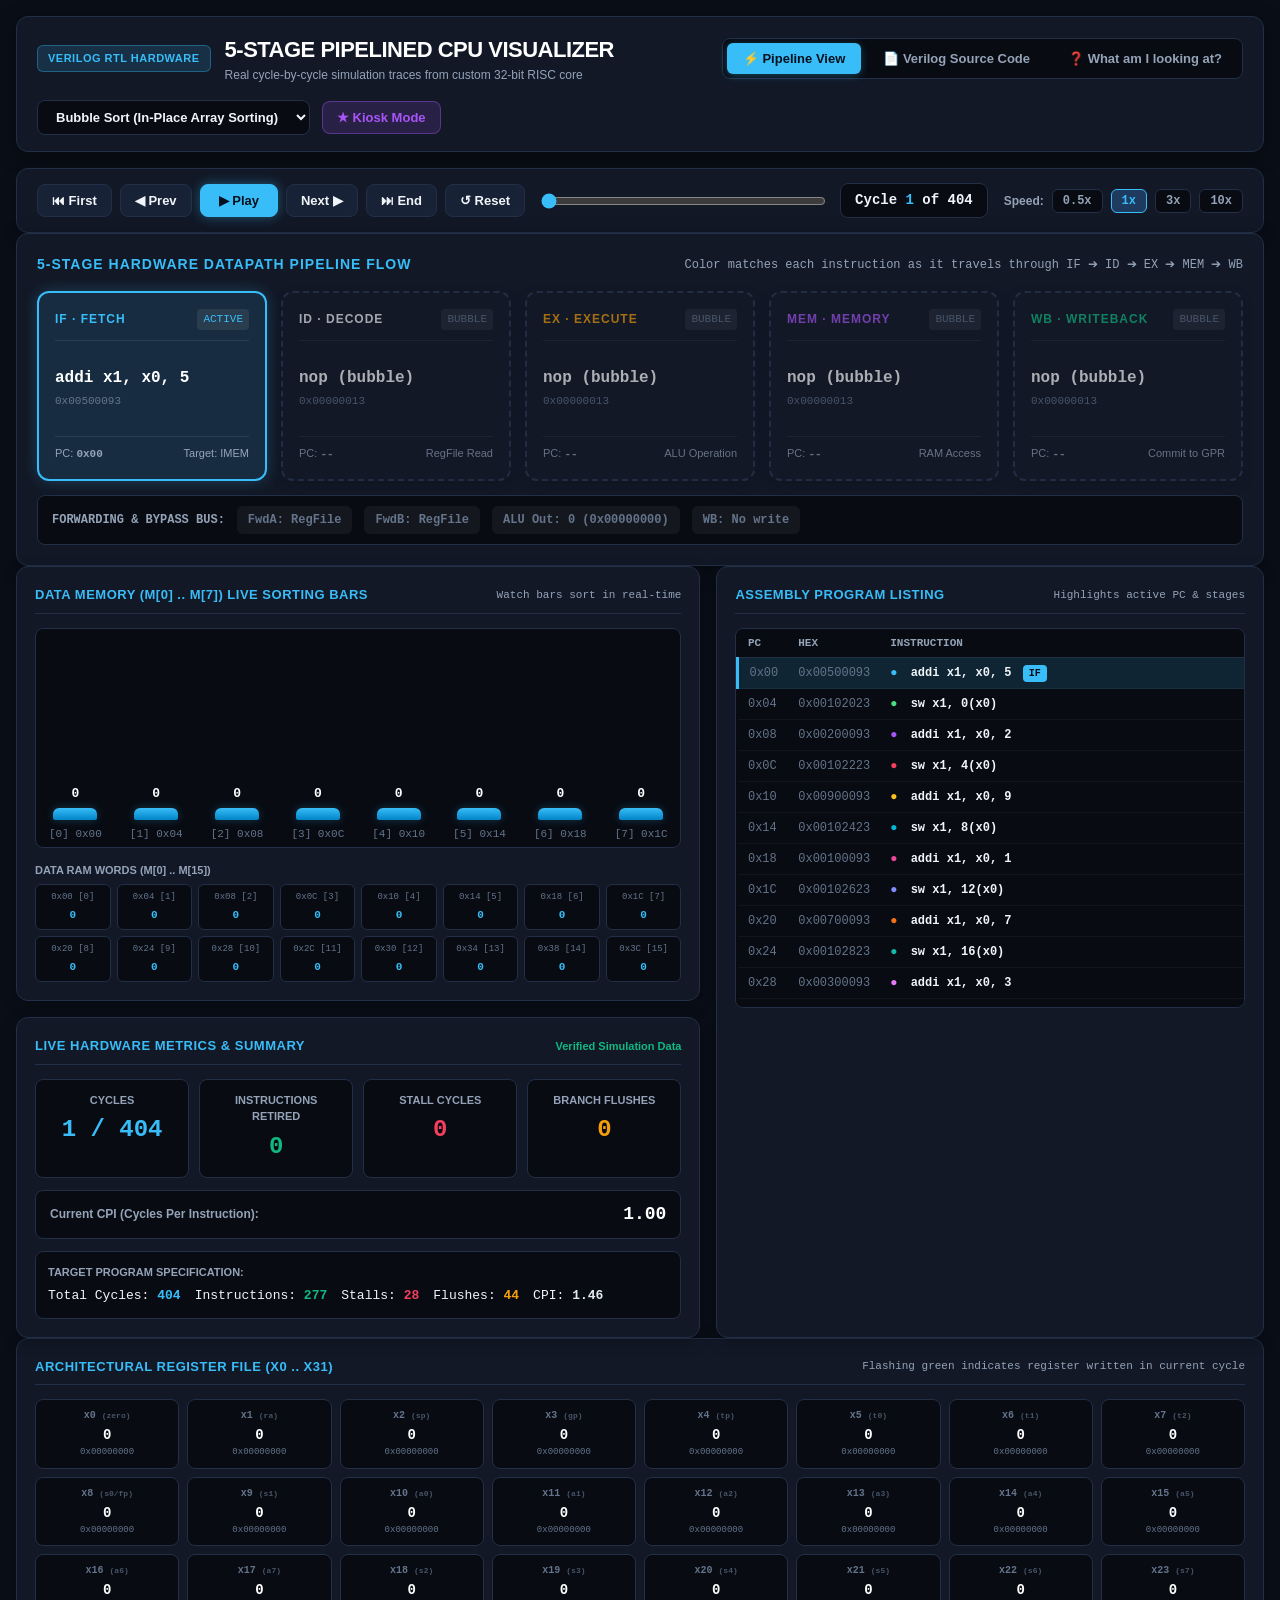
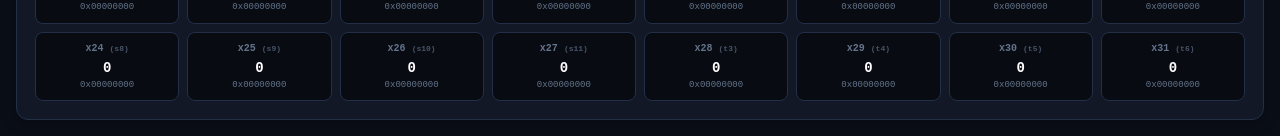
==== visualizer/index.html @ bf5ec012 "Add trace generator and visualizer (work in progress)" ====
<!DOCTYPE html>
<html lang="en">
<head>
  <meta charset="UTF-8">
  <meta name="viewport" content="width=device-width, initial-scale=1.0">
  <title>5-Stage Pipelined CPU Visualizer | Custom RISC Verilog Core</title>
  <link rel="stylesheet" href="style.css">
</head>
<body>

  <div class="container">

    <!-- Top Navigation Header -->
    <header>
      <div class="brand">
        <span class="brand-badge">Verilog RTL Hardware</span>
        <div>
          <div class="brand-title">5-STAGE PIPELINED CPU VISUALIZER</div>
          <div class="brand-sub">Real cycle-by-cycle simulation traces from custom 32-bit RISC core</div>
        </div>
      </div>

      <!-- Navigation Tabs -->
      <nav class="nav-tabs">
        <button class="nav-tab-btn active" data-tab="pipeline">⚡ Pipeline View</button>
        <button class="nav-tab-btn" data-tab="sources">📄 Verilog Source Code</button>
        <button class="nav-tab-btn" data-tab="explainer">❓ What am I looking at?</button>
      </nav>

      <!-- Program & Kiosk Actions -->
      <div class="header-actions">
        <select id="program-select" class="program-select">
          <option value="bubble_sort">Bubble Sort (In-Place Array Sorting)</option>
          <option value="fibonacci">Fibonacci Sequence (0..34)</option>
        </select>
        <button id="btn-kiosk" class="btn-kiosk" title="Loop programs automatically for exhibition crowds">
          ★ Kiosk Mode
        </button>
      </div>
    </header>

    <!-- ==================== TAB 1: PIPELINE DASHBOARD ==================== -->
    <main id="tab-pipeline">

      <!-- Playback Control Deck -->
      <section class="control-deck">
        <div class="playback-buttons">
          <button id="btn-first" class="btn-control" title="Jump to Cycle 1">⏮ First</button>
          <button id="btn-prev" class="btn-control" title="Step Back (Left Arrow)">◀ Prev</button>
          <button id="btn-play" class="btn-control btn-play-pause" title="Play/Pause (Spacebar)">▶ Play</button>
          <button id="btn-next" class="btn-control" title="Step Forward (Right Arrow)">Next ▶</button>
          <button id="btn-last" class="btn-control" title="Jump to Final Cycle">⏭ End</button>
          <button id="btn-reset" class="btn-control" title="Reset Simulation (R)">↺ Reset</button>
        </div>

        <div class="scrubber-group">
          <input type="range" id="scrubber-slider" class="scrubber-slider" min="1" max="404" value="1">
          <div id="cycle-badge" class="cycle-counter-badge mono">Cycle <span class="text-cyan">1</span> of 404</div>
        </div>

        <div class="speed-control">
          <span>Speed:</span>
          <button class="speed-btn" data-speed="1000">0.5x</button>
          <button class="speed-btn active" data-speed="400">1x</button>
          <button class="speed-btn" data-speed="150">3x</button>
          <button class="speed-btn" data-speed="40">10x</button>
        </div>
      </section>

      <!-- Event Alert Banners (Stall / Flush) -->
      <section class="event-banners">
        <div id="banner-stall" class="banner banner-stall" style="display: none;">
          <div style="display: flex; align-items: center; gap: 10px;">
            <span class="banner-tag">STALL DETECTED</span>
            <span><strong>Load-Use Hazard:</strong> Instruction needs data loaded from memory in previous cycle. IF & ID stages are frozen; 1 bubble injected into EX stage.</span>
          </div>
          <span class="mono" id="stall-cycle-label">Cycle --</span>
        </div>

        <div id="banner-flush" class="banner banner-flush" style="display: none;">
          <div style="display: flex; align-items: center; gap: 10px;">
            <span class="banner-tag">BRANCH FLUSH</span>
            <span><strong>Branch Taken:</strong> Target resolved in EX stage. The 2 speculatively fetched instructions in IF and ID are cancelled.</span>
          </div>
          <span class="mono" id="flush-cycle-label">Cycle --</span>
        </div>
      </section>

      <!-- 5-Stage Pipeline Diagram -->
      <section class="pipeline-section">
        <div class="pipeline-header">
          <div class="pipeline-title">5-Stage Hardware Datapath Pipeline Flow</div>
          <div style="font-size: 12px; color: var(--text-muted); font-family: var(--font-mono);">
            Color matches each instruction as it travels through IF ➔ ID ➔ EX ➔ MEM ➔ WB
          </div>
        </div>

        <div class="pipeline-grid">
          <!-- IF Stage -->
          <div class="stage-card" id="stage-card-if">
            <div class="stage-top">
              <span class="stage-name text-cyan">IF · FETCH</span>
              <span class="stage-badge">ACTIVE</span>
            </div>
            <div class="stage-body">
              <div class="stage-asm">--</div>
              <div class="stage-hex">--</div>
            </div>
            <div class="stage-meta">
              <span>PC: <strong class="stage-pc-val mono">--</strong></span>
              <span>Target: IMEM</span>
            </div>
          </div>

          <!-- ID Stage -->
          <div class="stage-card" id="stage-card-id">
            <div class="stage-top">
              <span class="stage-name text-blue">ID · DECODE</span>
              <span class="stage-badge">ACTIVE</span>
            </div>
            <div class="stage-body">
              <div class="stage-asm">--</div>
              <div class="stage-hex">--</div>
            </div>
            <div class="stage-meta">
              <span>PC: <strong class="stage-pc-val mono">--</strong></span>
              <span>RegFile Read</span>
            </div>
          </div>

          <!-- EX Stage -->
          <div class="stage-card" id="stage-card-ex">
            <div class="stage-top">
              <span class="stage-name text-amber">EX · EXECUTE</span>
              <span class="stage-badge">ACTIVE</span>
            </div>
            <div class="stage-body">
              <div class="stage-asm">--</div>
              <div class="stage-hex">--</div>
            </div>
            <div class="stage-meta">
              <span>PC: <strong class="stage-pc-val mono">--</strong></span>
              <span>ALU Operation</span>
            </div>
          </div>

          <!-- MEM Stage -->
          <div class="stage-card" id="stage-card-mem">
            <div class="stage-top">
              <span class="stage-name text-purple">MEM · MEMORY</span>
              <span class="stage-badge">ACTIVE</span>
            </div>
            <div class="stage-body">
              <div class="stage-asm">--</div>
              <div class="stage-hex">--</div>
            </div>
            <div class="stage-meta">
              <span>PC: <strong class="stage-pc-val mono">--</strong></span>
              <span>RAM Access</span>
            </div>
          </div>

          <!-- WB Stage -->
          <div class="stage-card" id="stage-card-wb">
            <div class="stage-top">
              <span class="stage-name text-emerald">WB · WRITEBACK</span>
              <span class="stage-badge">ACTIVE</span>
            </div>
            <div class="stage-body">
              <div class="stage-asm">--</div>
              <div class="stage-hex">--</div>
            </div>
            <div class="stage-meta">
              <span>PC: <strong class="stage-pc-val mono">--</strong></span>
              <span>Commit to GPR</span>
            </div>
          </div>
        </div>

        <!-- Forwarding & ALU Highways -->
        <div class="forwarding-highway">
          <span style="font-weight: 800; color: var(--text-muted);">FORWARDING & BYPASS BUS:</span>
          <span id="fwd-a-badge" class="forwarding-pill fwd-idle">FwdA: RegFile</span>
          <span id="fwd-b-badge" class="forwarding-pill fwd-idle">FwdB: RegFile</span>
          <span id="alu-res-badge" class="forwarding-pill fwd-idle">ALU Out: 0 (0x00000000)</span>
          <span id="wb-commit-badge" class="forwarding-pill fwd-idle">WB: No write</span>
        </div>
      </section>

      <!-- Middle Section: Memory Bar Chart + Program Listing -->
      <section class="middle-grid">
        <!-- Left: Data Memory Bars & Live Statistics -->
        <div style="display: flex; flex-direction: column; gap: 16px;">
          <!-- Memory Bar Chart Panel -->
          <div class="card-panel">
            <div class="card-title-bar">
              <span class="card-title">Data Memory (M[0] .. M[7]) Live Sorting Bars</span>
              <span style="font-size: 11px; color: var(--text-muted); font-family: var(--font-mono);">
                Watch bars sort in real-time
              </span>
            </div>

            <!-- Dynamic Bar Chart Container -->
            <div id="bar-chart" class="bar-chart-container">
              <!-- Dynamically populated 8 bars -->
            </div>

            <!-- Memory Words Grid (16 Words) -->
            <div style="font-size: 11px; font-weight: bold; color: var(--text-muted); margin-bottom: 6px; text-transform: uppercase;">
              Data RAM Words (M[0] .. M[15])
            </div>
            <div id="mem-words-grid" class="mem-words-grid">
              <!-- 16 memory cells -->
            </div>
          </div>

          <!-- Statistics & Live Performance Panel -->
          <div class="card-panel">
            <div class="card-title-bar">
              <span class="card-title">Live Hardware Metrics & Summary</span>
              <span style="font-size: 11px; color: var(--emerald); font-weight: bold;">Verified Simulation Data</span>
            </div>

            <div class="stats-grid">
              <div class="stat-box">
                <div class="stat-label">Cycles</div>
                <div class="stat-number text-cyan" id="stat-cycles">1 / 404</div>
              </div>
              <div class="stat-box">
                <div class="stat-label">Instructions Retired</div>
                <div class="stat-number text-emerald" id="stat-retired">0</div>
              </div>
              <div class="stat-box">
                <div class="stat-label">Stall Cycles</div>
                <div class="stat-number text-rose" id="stat-stalls">0</div>
              </div>
              <div class="stat-box">
                <div class="stat-label">Branch Flushes</div>
                <div class="stat-number text-amber" id="stat-flushes">0</div>
              </div>
            </div>

            <div style="display: flex; justify-content: space-between; align-items: center; margin-top: 12px; padding: 10px 14px; background: var(--bg-input); border-radius: 8px; border: 1px solid var(--border);">
              <span style="font-size: 12px; font-weight: 700; color: var(--text-muted);">Current CPI (Cycles Per Instruction):</span>
              <span class="mono" style="font-size: 18px; font-weight: 800; color: #fff;" id="stat-cpi">1.00</span>
            </div>

            <div id="summary-box" style="margin-top: 12px; padding: 12px; border-radius: 8px; border: 1px solid var(--border); background: var(--bg-input);">
              <!-- Target Program Summary injected via JS -->
            </div>
          </div>
        </div>

        <!-- Right: Program Disassembly Listing -->
        <div class="card-panel" style="display: flex; flex-direction: column;">
          <div class="card-title-bar">
            <span class="card-title">Assembly Program Listing</span>
            <span style="font-size: 11px; color: var(--text-muted); font-family: var(--font-mono);">
              Highlights active PC & stages
            </span>
          </div>

          <div class="listing-scroll">
            <table class="listing-table">
              <thead>
                <tr style="border-bottom: 1px solid var(--border); color: var(--text-muted); font-size: 11px; text-align: left;">
                  <th style="padding: 6px 10px;">PC</th>
                  <th style="padding: 6px 10px;">HEX</th>
                  <th style="padding: 6px 10px;">INSTRUCTION</th>
                </tr>
              </thead>
              <tbody id="listing-body">
                <!-- Program rows injected via JS -->
              </tbody>
            </table>
          </div>
        </div>
      </section>

      <!-- Bottom Section: Register File (x0..x31) -->
      <section class="card-panel">
        <div class="card-title-bar">
          <span class="card-title">Architectural Register File (x0 .. x31)</span>
          <span style="font-size: 11px; color: var(--text-muted); font-family: var(--font-mono);">
            Flashing green indicates register written in current cycle
          </span>
        </div>

        <div id="regfile-grid" class="regfile-grid">
          <!-- 32 registers populated via JS -->
        </div>
      </section>

    </main>

    <!-- ==================== TAB 2: VERILOG SOURCE CODE ==================== -->
    <main id="tab-sources" style="display: none;">
      <section class="source-tab-container">
        <!-- File Browser -->
        <div class="source-file-list" id="source-file-list">
          <!-- Populated from window.CPU_SOURCES -->
        </div>

        <!-- Monospace Code Viewer -->
        <div class="source-viewer">
          <div style="display: flex; justify-content: space-between; align-items: center; margin-bottom: 12px;">
            <span id="source-file-name" class="mono text-cyan" style="font-weight: 700; font-size: 14px;">rtl/cpu_pipeline.v</span>
            <span style="font-size: 11px; color: var(--text-muted);">Verilog HDL IEEE 1364-2001</span>
          </div>
          <pre class="source-code-pre"><code id="source-code-pre">// Source file content</code></pre>
        </div>
      </section>
    </main>

    <!-- ==================== TAB 3: PLAIN-ENGLISH EXPLAINER ==================== -->
    <main id="tab-explainer" style="display: none;">
      <section class="explainer-container">
        <div class="explainer-card">
          <div class="explainer-title">🏭 The 5-Stage Pipeline</div>
          <p class="explainer-text">
            Think of a car assembly line. Instead of building one entire car from start to finish before starting the next, a 5-stage CPU divides work into 5 steps: <strong>Fetch, Decode, Execute, Memory, and Write-Back</strong>. At any given moment, 5 instructions are being processed simultaneously, giving a ~5x throughput increase.
          </p>
        </div>

        <div class="explainer-card">
          <div class="explainer-title">⚡ Hardware Forwarding (Bypassing)</div>
          <p class="explainer-text">
            When instruction B needs a result that instruction A just computed, the CPU doesn't wait for instruction A to write to the register file and instruction B to read it back. Instead, dedicated <strong>Forwarding multiplexers</strong> route the result directly from the ALU or Memory output straight into the next instruction's ALU input.
          </p>
        </div>

        <div class="explainer-card">
          <div class="explainer-title">⚠️ Load-Use Hazards & Stalls</div>
          <p class="explainer-text">
            When data is read from RAM (using a <code>lw</code> load instruction), it is only available at the end of the <strong>Memory</strong> stage. If the very next instruction immediately needs that data in the <strong>Execute</strong> stage, forwarding is physically impossible because time cannot run backward! The <strong>Hazard Detection Unit</strong> automatically pauses the Fetch & Decode stages and inserts a 1-cycle "bubble" (NOP).
          </p>
        </div>

        <div class="explainer-card">
          <div class="explainer-title">✂ Branch Hazards & Flushes</div>
          <p class="explainer-text">
            When a conditional branch (like <code>beq</code> or <code>bne</code>) is taken, the CPU jumps to a new memory address. However, the CPU had already speculatively fetched the next two instructions in line. The CPU resolves the branch in the Execute stage, recognizes the jump, and <strong>flushes</strong> (discards) the two incorrectly fetched instructions by converting them into NOPs.
          </p>
        </div>

        <div class="explainer-card">
          <div class="explainer-title">📊 CPI (Cycles Per Instruction)</div>
          <p class="explainer-text">
            In an ideal world with no hazards, a pipelined CPU retires 1 instruction every single clock cycle (CPI = 1.0). In real software, due to load-use stalls and branch flushes, the CPI is slightly higher. For our Bubble Sort program, it achieves a very impressive <strong>CPI of 1.46</strong>, executing 277 instructions in 404 clock cycles!
          </p>
        </div>

        <div class="explainer-card">
          <div class="explainer-title">★ Kiosk Mode for Exhibitions</div>
          <p class="explainer-text">
            Click the <strong>★ Kiosk Mode</strong> button in the top right to turn this into an unattended kiosk display. It increases text size for readability from a distance, plays Bubble Sort to completion, pauses on the final sorted array for 3.5 seconds, switches to Fibonacci, and loops back continuously!
          </p>
        </div>
      </section>
    </main>

  </div>

  <!-- OFFLINE SCRIPT TAGS (No fetch, no CORS issues over file:// protocol) -->
  <script src="data/sources.js"></script>
  <script src="data/traces.js"></script>
  <script src="app.js"></script>

</body>
</html>
---- visualizer/style.css ----
/* ==========================================================================
   CPU-From-Scratch: 5-Stage Pipelined CPU Visualizer Stylesheet
   Pure Offline CSS - Zero External Dependencies
   ========================================================================== */

:root {
  --bg-main: #0a0e17;
  --bg-card: #121826;
  --bg-card-alt: #182236;
  --bg-input: #080b12;
  --border: #222f47;
  --border-focus: #38bdf8;
  
  --text-main: #f1f5f9;
  --text-muted: #94a3b8;
  --text-dim: #64748b;
  
  --cyan: #38bdf8;
  --emerald: #10b981;
  --amber: #f59e0b;
  --rose: #f43f5e;
  --purple: #a855f7;
  --blue: #3b82f6;

  --font-mono: "Consolas", "Cascadia Code", "Courier New", monospace;
  --font-sans: -apple-system, BlinkMacSystemFont, "Segoe UI", Roboto, Helvetica, Arial, sans-serif;
}

* {
  box-sizing: border-box;
  margin: 0;
  padding: 0;
}

body {
  background-color: var(--bg-main);
  color: var(--text-main);
  font-family: var(--font-sans);
  line-height: 1.5;
  min-height: 100vh;
  padding: 16px;
  overflow-x: hidden;
}

/* Typography & Utilities */
.mono { font-family: var(--font-mono); }
.text-cyan { color: var(--cyan); }
.text-emerald { color: var(--emerald); }
.text-amber { color: var(--amber); }
.text-rose { color: var(--rose); }
.text-purple { color: var(--purple); }
.text-muted { color: var(--text-muted); }

.container {
  max-width: 1600px;
  margin: 0 auto;
  display: flex;
  flex-direction: column;
  gap: 16px;
}

/* Header & Navigation */
header {
  background: var(--bg-card);
  border: 1px solid var(--border);
  border-radius: 12px;
  padding: 16px 20px;
  display: flex;
  flex-wrap: wrap;
  align-items: center;
  justify-content: space-between;
  gap: 16px;
  box-shadow: 0 4px 20px rgba(0, 0, 0, 0.4);
}

.brand {
  display: flex;
  align-items: center;
  gap: 14px;
}

.brand-badge {
  background: rgba(56, 189, 248, 0.15);
  color: var(--cyan);
  border: 1px solid rgba(56, 189, 248, 0.35);
  padding: 4px 10px;
  border-radius: 6px;
  font-size: 11px;
  font-weight: 700;
  text-transform: uppercase;
  letter-spacing: 0.5px;
}

.brand-title {
  font-size: 22px;
  font-weight: 800;
  color: #fff;
  letter-spacing: -0.5px;
}

.brand-sub {
  font-size: 12px;
  color: var(--text-muted);
}

.nav-tabs {
  display: flex;
  gap: 6px;
  background: var(--bg-input);
  padding: 4px;
  border-radius: 8px;
  border: 1px solid var(--border);
}

.nav-tab-btn {
  background: transparent;
  color: var(--text-muted);
  border: none;
  padding: 8px 16px;
  border-radius: 6px;
  font-size: 13px;
  font-weight: 600;
  cursor: pointer;
  transition: all 0.2s ease;
}

.nav-tab-btn:hover {
  color: #fff;
  background: rgba(255, 255, 255, 0.05);
}

.nav-tab-btn.active {
  background: var(--cyan);
  color: #04101e;
  font-weight: 700;
  box-shadow: 0 2px 8px rgba(56, 189, 248, 0.3);
}

.header-actions {
  display: flex;
  align-items: center;
  gap: 12px;
}

.program-select {
  background: var(--bg-input);
  color: var(--text-main);
  border: 1px solid var(--border);
  padding: 8px 14px;
  border-radius: 8px;
  font-size: 13px;
  font-weight: 600;
  cursor: pointer;
  outline: none;
}

.program-select:focus {
  border-color: var(--cyan);
}

.btn-kiosk {
  background: rgba(168, 85, 247, 0.15);
  color: var(--purple);
  border: 1px solid rgba(168, 85, 247, 0.4);
  padding: 8px 14px;
  border-radius: 8px;
  font-size: 13px;
  font-weight: 700;
  cursor: pointer;
  display: flex;
  align-items: center;
  gap: 6px;
  transition: all 0.2s ease;
}

.btn-kiosk:hover {
  background: rgba(168, 85, 247, 0.25);
  border-color: var(--purple);
}

.btn-kiosk.active {
  background: var(--purple);
  color: #fff;
  box-shadow: 0 0 16px rgba(168, 85, 247, 0.5);
}

/* Playback Control Deck */
.control-deck {
  background: var(--bg-card);
  border: 1px solid var(--border);
  border-radius: 12px;
  padding: 14px 20px;
  display: flex;
  flex-wrap: wrap;
  align-items: center;
  justify-content: space-between;
  gap: 16px;
  box-shadow: 0 4px 15px rgba(0, 0, 0, 0.25);
}

.playback-buttons {
  display: flex;
  align-items: center;
  gap: 8px;
}

.btn-control {
  background: var(--bg-card-alt);
  color: var(--text-main);
  border: 1px solid var(--border);
  padding: 8px 14px;
  border-radius: 8px;
  font-size: 13px;
  font-weight: 700;
  cursor: pointer;
  display: inline-flex;
  align-items: center;
  gap: 6px;
  transition: all 0.15s ease;
}

.btn-control:hover {
  background: #22304d;
  border-color: var(--border-focus);
}

.btn-play-pause {
  background: var(--cyan);
  color: #04101e;
  border-color: var(--cyan);
  font-weight: 800;
  padding: 8px 18px;
  box-shadow: 0 0 12px rgba(56, 189, 248, 0.4);
}

.btn-play-pause:hover {
  background: #7dd3fc;
  border-color: #7dd3fc;
}

.scrubber-group {
  flex: 1;
  min-width: 250px;
  display: flex;
  align-items: center;
  gap: 14px;
}

.scrubber-slider {
  flex: 1;
  height: 8px;
  border-radius: 4px;
  background: var(--bg-input);
  outline: none;
  accent-color: var(--cyan);
  cursor: pointer;
}

.cycle-counter-badge {
  background: var(--bg-input);
  border: 1px solid var(--border);
  padding: 6px 14px;
  border-radius: 8px;
  font-size: 14px;
  font-weight: 700;
  white-space: nowrap;
}

.speed-control {
  display: flex;
  align-items: center;
  gap: 8px;
  font-size: 12px;
  font-weight: 600;
  color: var(--text-muted);
}

.speed-btn {
  background: var(--bg-input);
  color: var(--text-muted);
  border: 1px solid var(--border);
  padding: 4px 10px;
  border-radius: 6px;
  font-size: 12px;
  font-weight: 700;
  cursor: pointer;
  font-family: var(--font-mono);
}

.speed-btn.active {
  background: #1e3a5f;
  color: var(--cyan);
  border-color: var(--cyan);
}

/* Event Banners (Stall / Flush) */
.event-banners {
  display: flex;
  flex-direction: column;
  gap: 8px;
}

.banner {
  padding: 10px 16px;
  border-radius: 8px;
  font-size: 13px;
  font-weight: 700;
  display: flex;
  align-items: center;
  justify-content: space-between;
  animation: bannerFade 0.3s ease-in-out;
}

.banner-stall {
  background: rgba(244, 63, 94, 0.15);
  border: 1px solid rgba(244, 63, 94, 0.4);
  color: #fecdd3;
}

.banner-flush {
  background: rgba(245, 158, 11, 0.15);
  border: 1px solid rgba(245, 158, 11, 0.4);
  color: #fef3c7;
}

.banner-tag {
  padding: 3px 8px;
  border-radius: 4px;
  font-size: 11px;
  font-weight: 800;
  text-transform: uppercase;
}

.banner-stall .banner-tag { background: var(--rose); color: #fff; }
.banner-flush .banner-tag { background: var(--amber); color: #000; }

@keyframes bannerFade {
  from { opacity: 0; transform: translateY(-4px); }
  to { opacity: 1; transform: translateY(0); }
}

/* PIPELINE DIAGRAM: 5 BIG STAGES */
.pipeline-section {
  background: var(--bg-card);
  border: 1px solid var(--border);
  border-radius: 12px;
  padding: 20px;
  box-shadow: 0 4px 20px rgba(0, 0, 0, 0.3);
}

.pipeline-header {
  display: flex;
  justify-content: space-between;
  align-items: center;
  margin-bottom: 16px;
}

.pipeline-title {
  font-size: 14px;
  font-weight: 800;
  text-transform: uppercase;
  letter-spacing: 1px;
  color: var(--cyan);
}

.pipeline-grid {
  display: grid;
  grid-template-columns: repeat(5, 1fr);
  gap: 14px;
  position: relative;
}

.stage-card {
  background: var(--bg-card-alt);
  border: 2px solid var(--border);
  border-radius: 12px;
  padding: 16px;
  display: flex;
  flex-direction: column;
  justify-content: space-between;
  min-height: 190px;
  position: relative;
  transition: all 0.25s cubic-bezier(0.4, 0, 0.2, 1);
  box-shadow: 0 4px 12px rgba(0, 0, 0, 0.2);
}

.stage-card.is-bubble {
  border-style: dashed;
  border-color: #2b3954;
  background: rgba(18, 24, 38, 0.5);
  opacity: 0.65;
}

.stage-card.is-frozen {
  border-color: var(--rose);
  box-shadow: 0 0 15px rgba(244, 63, 94, 0.3);
}

.stage-card.is-flushed {
  border-color: var(--amber);
  box-shadow: 0 0 15px rgba(245, 158, 11, 0.3);
}

.stage-top {
  display: flex;
  justify-content: space-between;
  align-items: center;
  padding-bottom: 10px;
  border-bottom: 1px solid rgba(255, 255, 255, 0.08);
}

.stage-name {
  font-size: 12px;
  font-weight: 800;
  letter-spacing: 1px;
}

.stage-badge {
  font-size: 11px;
  font-family: var(--font-mono);
  padding: 2px 6px;
  border-radius: 4px;
  background: rgba(255, 255, 255, 0.08);
  color: var(--text-muted);
}

.stage-body {
  margin: 12px 0;
}

.stage-asm {
  font-family: var(--font-mono);
  font-size: 16px;
  font-weight: 700;
  color: #fff;
  word-break: break-word;
  line-height: 1.3;
}

.stage-hex {
  font-family: var(--font-mono);
  font-size: 11px;
  color: var(--text-dim);
  margin-top: 4px;
}

.stage-meta {
  font-size: 11px;
  color: var(--text-muted);
  border-top: 1px solid rgba(255, 255, 255, 0.08);
  padding-top: 8px;
  display: flex;
  justify-content: space-between;
}

/* Forwarding Highway / Laser Indicators */
.forwarding-highway {
  margin-top: 14px;
  padding: 10px 14px;
  background: var(--bg-input);
  border: 1px solid var(--border);
  border-radius: 8px;
  display: flex;
  flex-wrap: wrap;
  align-items: center;
  gap: 12px;
  font-size: 12px;
  font-family: var(--font-mono);
}

.forwarding-pill {
  padding: 4px 10px;
  border-radius: 6px;
  font-weight: 700;
  display: inline-flex;
  align-items: center;
  gap: 6px;
}

.fwd-active {
  background: rgba(16, 185, 129, 0.2);
  color: #34d399;
  border: 1px solid rgba(16, 185, 129, 0.5);
  box-shadow: 0 0 10px rgba(16, 185, 129, 0.2);
}

.fwd-idle {
  background: rgba(255, 255, 255, 0.05);
  color: var(--text-dim);
  border: 1px solid transparent;
}

/* Middle Layout (Two Columns) */
.middle-grid {
  display: grid;
  grid-template-columns: 1.25fr 1fr;
  gap: 16px;
}

/* Memory Bar Chart Panel */
.card-panel {
  background: var(--bg-card);
  border: 1px solid var(--border);
  border-radius: 12px;
  padding: 18px;
  box-shadow: 0 4px 15px rgba(0, 0, 0, 0.25);
}

.card-title-bar {
  display: flex;
  justify-content: space-between;
  align-items: center;
  margin-bottom: 14px;
  padding-bottom: 8px;
  border-bottom: 1px solid var(--border);
}

.card-title {
  font-size: 13px;
  font-weight: 800;
  text-transform: uppercase;
  letter-spacing: 0.5px;
  color: var(--cyan);
}

.bar-chart-container {
  height: 220px;
  display: flex;
  align-items: flex-end;
  gap: 10px;
  padding: 10px 4px 4px 4px;
  background: var(--bg-input);
  border: 1px solid var(--border);
  border-radius: 8px;
  margin-bottom: 14px;
}

.bar-slot {
  flex: 1;
  height: 100%;
  display: flex;
  flex-direction: column;
  justify-content: flex-end;
  align-items: center;
  position: relative;
}

.bar-column {
  width: 100%;
  max-width: 44px;
  background: linear-gradient(180deg, var(--cyan) 0%, #0284c7 100%);
  border-radius: 6px 6px 2px 2px;
  transition: height 0.25s cubic-bezier(0.4, 0, 0.2, 1), background-color 0.2s ease;
  position: relative;
  min-height: 8px;
  box-shadow: 0 0 10px rgba(56, 189, 248, 0.25);
}

.bar-column.changed {
  background: linear-gradient(180deg, #34d399 0%, #059669 100%);
  box-shadow: 0 0 15px rgba(52, 211, 153, 0.5);
}

.bar-val-text {
  font-size: 13px;
  font-weight: 800;
  font-family: var(--font-mono);
  color: #fff;
  margin-bottom: 4px;
}

.bar-label-text {
  font-size: 11px;
  font-family: var(--font-mono);
  color: var(--text-dim);
  margin-top: 6px;
}

.mem-words-grid {
  display: grid;
  grid-template-columns: repeat(8, 1fr);
  gap: 6px;
  font-family: var(--font-mono);
  font-size: 11px;
}

.mem-cell {
  background: var(--bg-input);
  border: 1px solid var(--border);
  padding: 6px 4px;
  border-radius: 6px;
  text-align: center;
}

.mem-cell-idx { color: var(--text-dim); font-size: 9px; }
.mem-cell-val { color: var(--cyan); font-weight: 700; margin-top: 2px; }

/* Statistics Panel */
.stats-grid {
  display: grid;
  grid-template-columns: repeat(4, 1fr);
  gap: 10px;
  margin-top: 14px;
}

.stat-box {
  background: var(--bg-input);
  border: 1px solid var(--border);
  border-radius: 8px;
  padding: 12px;
  text-align: center;
}

.stat-label {
  font-size: 11px;
  color: var(--text-muted);
  text-transform: uppercase;
  font-weight: 600;
}

.stat-number {
  font-size: 24px;
  font-weight: 800;
  font-family: var(--font-mono);
  margin-top: 4px;
}

/* Program Listing Panel */
.listing-scroll {
  height: 380px;
  overflow-y: auto;
  border: 1px solid var(--border);
  border-radius: 8px;
  background: var(--bg-input);
}

.listing-table {
  width: 100%;
  border-collapse: collapse;
  font-family: var(--font-mono);
  font-size: 12px;
}

.listing-row {
  border-bottom: 1px solid rgba(255, 255, 255, 0.04);
  transition: background-color 0.15s ease;
}

.listing-row:hover {
  background: rgba(255, 255, 255, 0.03);
}

.listing-row.current-if {
  background: rgba(56, 189, 248, 0.15);
  border-left: 3px solid var(--cyan);
}

.listing-cell {
  padding: 6px 10px;
  vertical-align: middle;
}

.listing-pc {
  color: var(--text-dim);
  width: 50px;
}

.listing-hex {
  color: #64748b;
  width: 90px;
}

.listing-asm {
  color: var(--text-main);
  font-weight: 600;
}

.stage-pill-tag {
  display: inline-block;
  padding: 1px 6px;
  border-radius: 4px;
  font-size: 10px;
  font-weight: 800;
  margin-left: 4px;
}

/* Register File Panel (x0..x31) */
.regfile-grid {
  display: grid;
  grid-template-columns: repeat(8, 1fr);
  gap: 8px;
  margin-top: 10px;
}

.reg-card {
  background: var(--bg-input);
  border: 1px solid var(--border);
  border-radius: 8px;
  padding: 8px 6px;
  text-align: center;
  font-family: var(--font-mono);
  transition: all 0.2s ease;
}

.reg-card.just-written {
  background: rgba(16, 185, 129, 0.25);
  border-color: #34d399;
  box-shadow: 0 0 12px rgba(52, 211, 153, 0.4);
  transform: scale(1.04);
}

.reg-name {
  font-size: 10px;
  color: var(--text-dim);
  font-weight: 600;
}

.reg-val-dec {
  font-size: 14px;
  font-weight: 800;
  color: #fff;
  margin-top: 2px;
}

.reg-val-hex {
  font-size: 9px;
  color: var(--text-dim);
}

/* Source Code Tab */
.source-tab-container {
  display: grid;
  grid-template-columns: 280px 1fr;
  gap: 16px;
  min-height: 600px;
}

.source-file-list {
  background: var(--bg-card);
  border: 1px solid var(--border);
  border-radius: 12px;
  padding: 14px;
  display: flex;
  flex-direction: column;
  gap: 4px;
  overflow-y: auto;
  max-height: 650px;
}

.source-file-btn {
  background: transparent;
  color: var(--text-muted);
  border: 1px solid transparent;
  padding: 8px 12px;
  border-radius: 6px;
  text-align: left;
  font-family: var(--font-mono);
  font-size: 12px;
  cursor: pointer;
  transition: all 0.15s ease;
}

.source-file-btn:hover {
  background: rgba(255, 255, 255, 0.05);
  color: #fff;
}

.source-file-btn.active {
  background: rgba(56, 189, 248, 0.15);
  color: var(--cyan);
  border-color: rgba(56, 189, 248, 0.35);
  font-weight: 700;
}

.source-viewer {
  background: var(--bg-card);
  border: 1px solid var(--border);
  border-radius: 12px;
  padding: 16px;
  display: flex;
  flex-direction: column;
  overflow: hidden;
}

.source-code-pre {
  background: var(--bg-input);
  border: 1px solid var(--border);
  border-radius: 8px;
  padding: 16px;
  font-family: var(--font-mono);
  font-size: 13px;
  color: #e2e8f0;
  line-height: 1.6;
  overflow: auto;
  flex: 1;
  max-height: 600px;
  white-space: pre;
}

/* Plain English Explainer Tab */
.explainer-container {
  display: grid;
  grid-template-columns: repeat(auto-fit, minmax(320px, 1fr));
  gap: 16px;
}

.explainer-card {
  background: var(--bg-card);
  border: 1px solid var(--border);
  border-radius: 12px;
  padding: 20px;
}

.explainer-title {
  font-size: 16px;
  font-weight: 800;
  color: var(--cyan);
  margin-bottom: 8px;
  display: flex;
  align-items: center;
  gap: 8px;
}

.explainer-text {
  font-size: 13px;
  color: var(--text-muted);
  line-height: 1.6;
}

/* Kiosk Mode (Large Fonts & Auto-Rotation for Exhibition Crowds) */
body.kiosk-mode {
  padding: 24px;
}

body.kiosk-mode .stage-asm {
  font-size: 20px;
}

body.kiosk-mode .stage-card {
  min-height: 220px;
}

body.kiosk-mode .bar-val-text {
  font-size: 16px;
}

body.kiosk-mode .stat-number {
  font-size: 32px;
}

body.kiosk-mode .reg-val-dec {
  font-size: 17px;
}

/* Responsive adjustments */
@media (max-width: 1200px) {
  .middle-grid { grid-template-columns: 1fr; }
  .regfile-grid { grid-template-columns: repeat(4, 1fr); }
  .pipeline-grid { grid-template-columns: 1fr; }
}
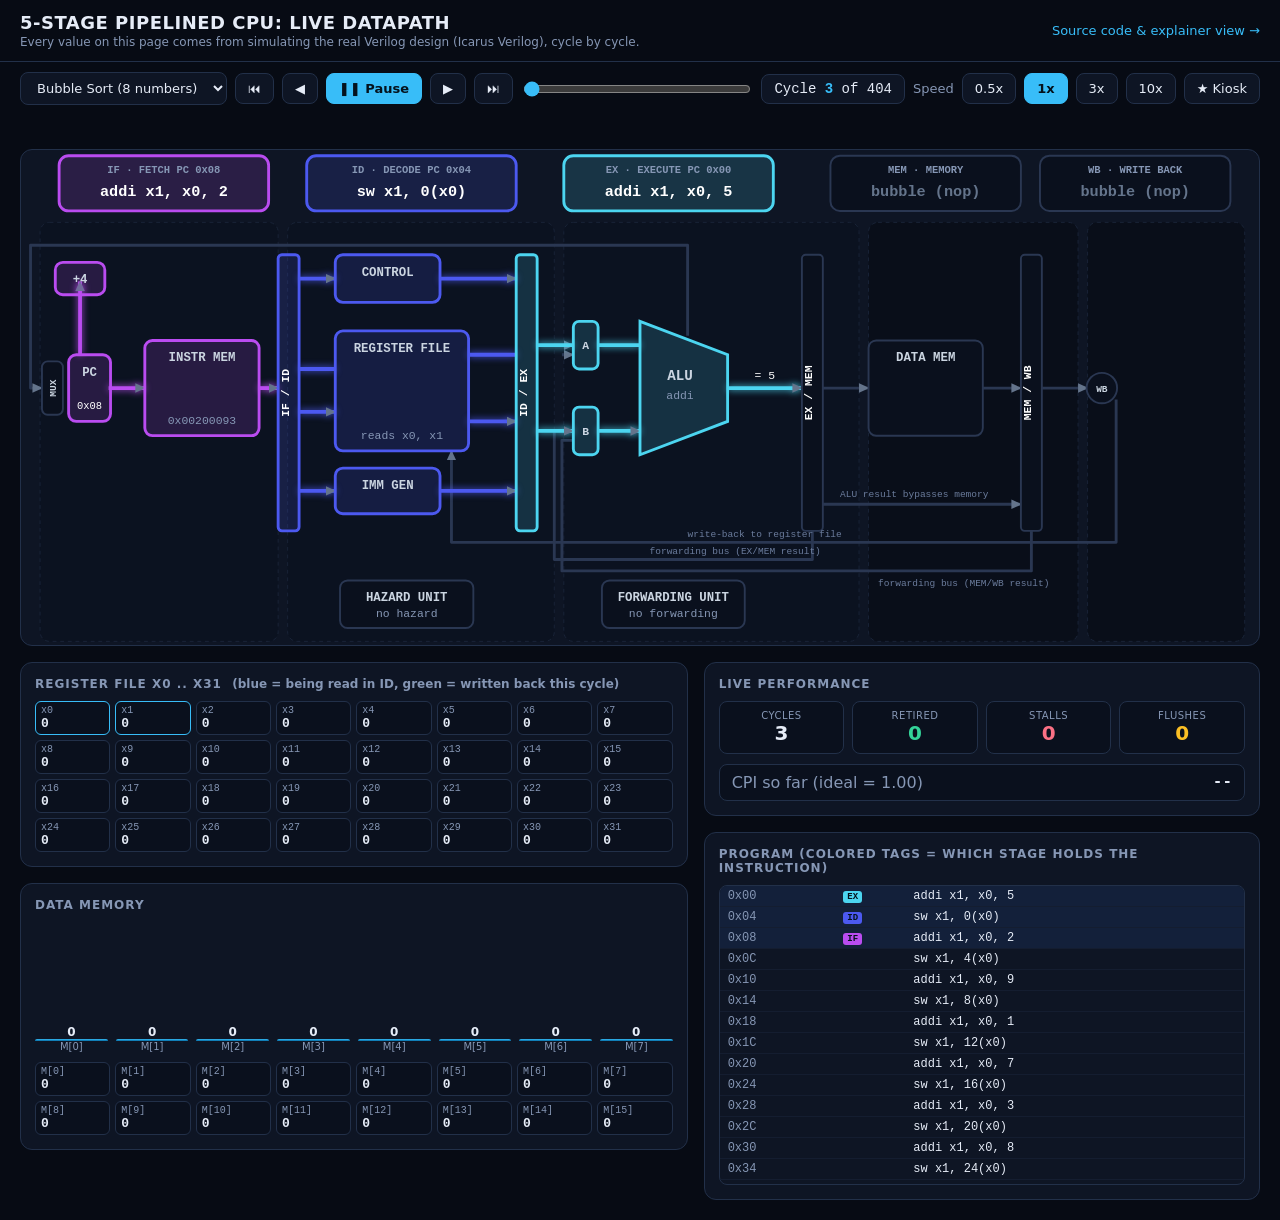
==== commit b417aaca: "Add trace generator and visualizer (work in progress)" ====
--- a/visualizer/index.html
+++ b/visualizer/index.html
@@ -1,370 +1,339 @@
 <!DOCTYPE html>
 <html lang="en">
 <head>
-  <meta charset="UTF-8">
-  <meta name="viewport" content="width=device-width, initial-scale=1.0">
-  <title>5-Stage Pipelined CPU Visualizer | Custom RISC Verilog Core</title>
-  <link rel="stylesheet" href="style.css">
+<meta charset="UTF-8">
+<meta name="viewport" content="width=device-width, initial-scale=1">
+<title>CPU Datapath | 5-Stage Pipelined RISC-V Core</title>
+<style>
+:root{--bg:#070b14;--panel:#0e1524;--line:#223049;--dim:#2a3752;--txt:#e6ecf7;--mut:#8697b5;--cy:#38bdf8;--gr:#34d399;--am:#fbbf24;--rs:#fb7185}
+*{box-sizing:border-box}
+body{margin:0;background:var(--bg);color:var(--txt);font-family:Segoe UI,system-ui,sans-serif}
+.mono{font-family:Consolas,Menlo,monospace}
+header{display:flex;flex-wrap:wrap;gap:12px;align-items:center;justify-content:space-between;padding:12px 20px;border-bottom:1px solid var(--line)}
+h1{margin:0;font-size:18px;letter-spacing:.5px}
+h1 small{display:block;font-size:12px;font-weight:400;color:var(--mut);letter-spacing:0;margin-top:2px}
+.bar{display:flex;flex-wrap:wrap;gap:8px;align-items:center;padding:10px 20px}
+button,select{background:var(--panel);color:var(--txt);border:1px solid var(--line);border-radius:8px;padding:7px 12px;font-size:13px;cursor:pointer;font-family:inherit}
+button:hover{border-color:var(--cy)}
+button.on{background:var(--cy);color:#04121c;border-color:var(--cy);font-weight:700}
+input[type=range]{flex:1;min-width:200px;accent-color:var(--cy)}
+.cyc{padding:6px 12px;border:1px solid var(--line);border-radius:8px;background:var(--panel);font-size:14px;white-space:nowrap}
+a{color:var(--cy);font-size:13px;text-decoration:none}
+#banner{display:flex;gap:10px;padding:0 20px;min-height:34px;flex-wrap:wrap}
+.pill{padding:6px 12px;border-radius:8px;font-size:13px;border:1px solid}
+.pill b{letter-spacing:.5px}
+.stall{background:#3a2a05;border-color:var(--am);color:#fde68a}
+.flush{background:#3b0f1a;border-color:var(--rs);color:#fecdd3}
+.fwd{background:#052e22;border-color:var(--gr);color:#a7f3d0}
+.wrap{padding:0 20px 20px}
+svg{width:100%;height:auto;background:var(--panel);border:1px solid var(--line);border-radius:12px;display:block}
+.grid2{display:grid;grid-template-columns:1.2fr 1fr;gap:16px;margin-top:16px}
+@media(max-width:1000px){.grid2{grid-template-columns:1fr}}
+.card{background:var(--panel);border:1px solid var(--line);border-radius:12px;padding:14px}
+.card h3{margin:0 0 10px;font-size:12px;letter-spacing:1px;text-transform:uppercase;color:var(--mut)}
+.regs{display:grid;grid-template-columns:repeat(8,1fr);gap:5px}
+.reg{border:1px solid var(--line);border-radius:6px;padding:3px 5px;font-size:11px;background:#0a101d;transition:background .3s,border-color .3s}
+.reg i{display:block;font-style:normal;color:var(--mut);font-size:10px}
+.reg b{font-size:13px}
+.reg.rd{border-color:var(--cy)}
+.reg.wr{background:#064e3b;border-color:var(--gr)}
+.bars{display:flex;gap:8px;align-items:flex-end;height:130px;margin-bottom:10px}
+.bars div{flex:1;display:flex;flex-direction:column;justify-content:flex-end;align-items:center;height:100%;font-size:12px}
+.bars span{width:100%;background:linear-gradient(#38bdf8,#0369a1);border-radius:4px 4px 0 0;transition:height .05s}
+.stats{display:grid;grid-template-columns:repeat(4,1fr);gap:8px}
+.stat{background:#0a101d;border:1px solid var(--line);border-radius:8px;padding:8px;text-align:center}
+.stat i{display:block;font-style:normal;font-size:10px;color:var(--mut);text-transform:uppercase;letter-spacing:.5px}
+.stat b{font-size:20px}
+.list{max-height:300px;overflow:auto;margin-top:10px;border:1px solid var(--line);border-radius:8px}
+table{width:100%;border-collapse:collapse;font-size:12px}
+td{padding:3px 8px;border-bottom:1px solid #141d30}
+.tag{display:inline-block;font-size:9px;font-weight:800;padding:1px 4px;border-radius:3px;margin-right:3px;color:#04121c}
+.kiosk body{font-size:120%}
+</style>
 </head>
 <body>
-
-  <div class="container">
-
-    <!-- Top Navigation Header -->
-    <header>
-      <div class="brand">
-        <span class="brand-badge">Verilog RTL Hardware</span>
-        <div>
-          <div class="brand-title">5-STAGE PIPELINED CPU VISUALIZER</div>
-          <div class="brand-sub">Real cycle-by-cycle simulation traces from custom 32-bit RISC core</div>
-        </div>
+<header>
+  <h1>5-STAGE PIPELINED CPU: LIVE DATAPATH<small>Every value on this page comes from simulating the real Verilog design (Icarus Verilog), cycle by cycle.</small></h1>
+  <a href="index.html">Source code &amp; explainer view &rarr;</a>
+</header>
+
+<div class="bar">
+  <select id="prog"><option value="bubble_sort">Bubble Sort (8 numbers)</option><option value="fibonacci">Fibonacci (10 numbers)</option></select>
+  <button id="first">&#9198;</button><button id="prev">&#9664;</button>
+  <button id="play" class="on">&#9654; Play</button>
+  <button id="next">&#9654;</button><button id="last">&#9197;</button>
+  <input type="range" id="slider" min="1" value="1">
+  <div class="cyc mono" id="cyc"></div>
+  <span style="color:var(--mut);font-size:13px">Speed</span>
+  <button class="sp" data-s="900">0.5x</button><button class="sp on" data-s="400">1x</button><button class="sp" data-s="150">3x</button><button class="sp" data-s="40">10x</button>
+  <button id="kiosk">&#9733; Kiosk</button>
+</div>
+<div id="banner"></div>
+
+<div class="wrap">
+<svg id="dp" viewBox="0 0 1300 520" font-family="Consolas,Menlo,monospace"></svg>
+
+<div class="grid2">
+  <div>
+    <div class="card"><h3>Register file x0 .. x31 &nbsp;<span style="text-transform:none;letter-spacing:0">(blue = being read in ID, green = written back this cycle)</span></h3><div class="regs" id="regs"></div></div>
+    <div class="card" style="margin-top:16px"><h3>Data memory</h3><div class="bars" id="bars"></div><div class="regs" id="mem"></div></div>
+  </div>
+  <div>
+    <div class="card"><h3>Live performance</h3>
+      <div class="stats">
+        <div class="stat"><i>Cycles</i><b id="s-c">0</b></div>
+        <div class="stat"><i>Retired</i><b id="s-r" style="color:var(--gr)">0</b></div>
+        <div class="stat"><i>Stalls</i><b id="s-s" style="color:var(--rs)">0</b></div>
+        <div class="stat"><i>Flushes</i><b id="s-f" style="color:var(--am)">0</b></div>
       </div>
-
-      <!-- Navigation Tabs -->
-      <nav class="nav-tabs">
-        <button class="nav-tab-btn active" data-tab="pipeline">⚡ Pipeline View</button>
-        <button class="nav-tab-btn" data-tab="sources">📄 Verilog Source Code</button>
-        <button class="nav-tab-btn" data-tab="explainer">❓ What am I looking at?</button>
-      </nav>
-
-      <!-- Program & Kiosk Actions -->
-      <div class="header-actions">
-        <select id="program-select" class="program-select">
-          <option value="bubble_sort">Bubble Sort (In-Place Array Sorting)</option>
-          <option value="fibonacci">Fibonacci Sequence (0..34)</option>
-        </select>
-        <button id="btn-kiosk" class="btn-kiosk" title="Loop programs automatically for exhibition crowds">
-          ★ Kiosk Mode
-        </button>
-      </div>
-    </header>
-
-    <!-- ==================== TAB 1: PIPELINE DASHBOARD ==================== -->
-    <main id="tab-pipeline">
-
-      <!-- Playback Control Deck -->
-      <section class="control-deck">
-        <div class="playback-buttons">
-          <button id="btn-first" class="btn-control" title="Jump to Cycle 1">⏮ First</button>
-          <button id="btn-prev" class="btn-control" title="Step Back (Left Arrow)">◀ Prev</button>
-          <button id="btn-play" class="btn-control btn-play-pause" title="Play/Pause (Spacebar)">▶ Play</button>
-          <button id="btn-next" class="btn-control" title="Step Forward (Right Arrow)">Next ▶</button>
-          <button id="btn-last" class="btn-control" title="Jump to Final Cycle">⏭ End</button>
-          <button id="btn-reset" class="btn-control" title="Reset Simulation (R)">↺ Reset</button>
-        </div>
-
-        <div class="scrubber-group">
-          <input type="range" id="scrubber-slider" class="scrubber-slider" min="1" max="404" value="1">
-          <div id="cycle-badge" class="cycle-counter-badge mono">Cycle <span class="text-cyan">1</span> of 404</div>
-        </div>
-
-        <div class="speed-control">
-          <span>Speed:</span>
-          <button class="speed-btn" data-speed="1000">0.5x</button>
-          <button class="speed-btn active" data-speed="400">1x</button>
-          <button class="speed-btn" data-speed="150">3x</button>
-          <button class="speed-btn" data-speed="40">10x</button>
-        </div>
-      </section>
-
-      <!-- Event Alert Banners (Stall / Flush) -->
-      <section class="event-banners">
-        <div id="banner-stall" class="banner banner-stall" style="display: none;">
-          <div style="display: flex; align-items: center; gap: 10px;">
-            <span class="banner-tag">STALL DETECTED</span>
-            <span><strong>Load-Use Hazard:</strong> Instruction needs data loaded from memory in previous cycle. IF & ID stages are frozen; 1 bubble injected into EX stage.</span>
-          </div>
-          <span class="mono" id="stall-cycle-label">Cycle --</span>
-        </div>
-
-        <div id="banner-flush" class="banner banner-flush" style="display: none;">
-          <div style="display: flex; align-items: center; gap: 10px;">
-            <span class="banner-tag">BRANCH FLUSH</span>
-            <span><strong>Branch Taken:</strong> Target resolved in EX stage. The 2 speculatively fetched instructions in IF and ID are cancelled.</span>
-          </div>
-          <span class="mono" id="flush-cycle-label">Cycle --</span>
-        </div>
-      </section>
-
-      <!-- 5-Stage Pipeline Diagram -->
-      <section class="pipeline-section">
-        <div class="pipeline-header">
-          <div class="pipeline-title">5-Stage Hardware Datapath Pipeline Flow</div>
-          <div style="font-size: 12px; color: var(--text-muted); font-family: var(--font-mono);">
-            Color matches each instruction as it travels through IF ➔ ID ➔ EX ➔ MEM ➔ WB
-          </div>
-        </div>
-
-        <div class="pipeline-grid">
-          <!-- IF Stage -->
-          <div class="stage-card" id="stage-card-if">
-            <div class="stage-top">
-              <span class="stage-name text-cyan">IF · FETCH</span>
-              <span class="stage-badge">ACTIVE</span>
-            </div>
-            <div class="stage-body">
-              <div class="stage-asm">--</div>
-              <div class="stage-hex">--</div>
-            </div>
-            <div class="stage-meta">
-              <span>PC: <strong class="stage-pc-val mono">--</strong></span>
-              <span>Target: IMEM</span>
-            </div>
-          </div>
-
-          <!-- ID Stage -->
-          <div class="stage-card" id="stage-card-id">
-            <div class="stage-top">
-              <span class="stage-name text-blue">ID · DECODE</span>
-              <span class="stage-badge">ACTIVE</span>
-            </div>
-            <div class="stage-body">
-              <div class="stage-asm">--</div>
-              <div class="stage-hex">--</div>
-            </div>
-            <div class="stage-meta">
-              <span>PC: <strong class="stage-pc-val mono">--</strong></span>
-              <span>RegFile Read</span>
-            </div>
-          </div>
-
-          <!-- EX Stage -->
-          <div class="stage-card" id="stage-card-ex">
-            <div class="stage-top">
-              <span class="stage-name text-amber">EX · EXECUTE</span>
-              <span class="stage-badge">ACTIVE</span>
-            </div>
-            <div class="stage-body">
-              <div class="stage-asm">--</div>
-              <div class="stage-hex">--</div>
-            </div>
-            <div class="stage-meta">
-              <span>PC: <strong class="stage-pc-val mono">--</strong></span>
-              <span>ALU Operation</span>
-            </div>
-          </div>
-
-          <!-- MEM Stage -->
-          <div class="stage-card" id="stage-card-mem">
-            <div class="stage-top">
-              <span class="stage-name text-purple">MEM · MEMORY</span>
-              <span class="stage-badge">ACTIVE</span>
-            </div>
-            <div class="stage-body">
-              <div class="stage-asm">--</div>
-              <div class="stage-hex">--</div>
-            </div>
-            <div class="stage-meta">
-              <span>PC: <strong class="stage-pc-val mono">--</strong></span>
-              <span>RAM Access</span>
-            </div>
-          </div>
-
-          <!-- WB Stage -->
-          <div class="stage-card" id="stage-card-wb">
-            <div class="stage-top">
-              <span class="stage-name text-emerald">WB · WRITEBACK</span>
-              <span class="stage-badge">ACTIVE</span>
-            </div>
-            <div class="stage-body">
-              <div class="stage-asm">--</div>
-              <div class="stage-hex">--</div>
-            </div>
-            <div class="stage-meta">
-              <span>PC: <strong class="stage-pc-val mono">--</strong></span>
-              <span>Commit to GPR</span>
-            </div>
-          </div>
-        </div>
-
-        <!-- Forwarding & ALU Highways -->
-        <div class="forwarding-highway">
-          <span style="font-weight: 800; color: var(--text-muted);">FORWARDING & BYPASS BUS:</span>
-          <span id="fwd-a-badge" class="forwarding-pill fwd-idle">FwdA: RegFile</span>
-          <span id="fwd-b-badge" class="forwarding-pill fwd-idle">FwdB: RegFile</span>
-          <span id="alu-res-badge" class="forwarding-pill fwd-idle">ALU Out: 0 (0x00000000)</span>
-          <span id="wb-commit-badge" class="forwarding-pill fwd-idle">WB: No write</span>
-        </div>
-      </section>
-
-      <!-- Middle Section: Memory Bar Chart + Program Listing -->
-      <section class="middle-grid">
-        <!-- Left: Data Memory Bars & Live Statistics -->
-        <div style="display: flex; flex-direction: column; gap: 16px;">
-          <!-- Memory Bar Chart Panel -->
-          <div class="card-panel">
-            <div class="card-title-bar">
-              <span class="card-title">Data Memory (M[0] .. M[7]) Live Sorting Bars</span>
-              <span style="font-size: 11px; color: var(--text-muted); font-family: var(--font-mono);">
-                Watch bars sort in real-time
-              </span>
-            </div>
-
-            <!-- Dynamic Bar Chart Container -->
-            <div id="bar-chart" class="bar-chart-container">
-              <!-- Dynamically populated 8 bars -->
-            </div>
-
-            <!-- Memory Words Grid (16 Words) -->
-            <div style="font-size: 11px; font-weight: bold; color: var(--text-muted); margin-bottom: 6px; text-transform: uppercase;">
-              Data RAM Words (M[0] .. M[15])
-            </div>
-            <div id="mem-words-grid" class="mem-words-grid">
-              <!-- 16 memory cells -->
-            </div>
-          </div>
-
-          <!-- Statistics & Live Performance Panel -->
-          <div class="card-panel">
-            <div class="card-title-bar">
-              <span class="card-title">Live Hardware Metrics & Summary</span>
-              <span style="font-size: 11px; color: var(--emerald); font-weight: bold;">Verified Simulation Data</span>
-            </div>
-
-            <div class="stats-grid">
-              <div class="stat-box">
-                <div class="stat-label">Cycles</div>
-                <div class="stat-number text-cyan" id="stat-cycles">1 / 404</div>
-              </div>
-              <div class="stat-box">
-                <div class="stat-label">Instructions Retired</div>
-                <div class="stat-number text-emerald" id="stat-retired">0</div>
-              </div>
-              <div class="stat-box">
-                <div class="stat-label">Stall Cycles</div>
-                <div class="stat-number text-rose" id="stat-stalls">0</div>
-              </div>
-              <div class="stat-box">
-                <div class="stat-label">Branch Flushes</div>
-                <div class="stat-number text-amber" id="stat-flushes">0</div>
-              </div>
-            </div>
-
-            <div style="display: flex; justify-content: space-between; align-items: center; margin-top: 12px; padding: 10px 14px; background: var(--bg-input); border-radius: 8px; border: 1px solid var(--border);">
-              <span style="font-size: 12px; font-weight: 700; color: var(--text-muted);">Current CPI (Cycles Per Instruction):</span>
-              <span class="mono" style="font-size: 18px; font-weight: 800; color: #fff;" id="stat-cpi">1.00</span>
-            </div>
-
-            <div id="summary-box" style="margin-top: 12px; padding: 12px; border-radius: 8px; border: 1px solid var(--border); background: var(--bg-input);">
-              <!-- Target Program Summary injected via JS -->
-            </div>
-          </div>
-        </div>
-
-        <!-- Right: Program Disassembly Listing -->
-        <div class="card-panel" style="display: flex; flex-direction: column;">
-          <div class="card-title-bar">
-            <span class="card-title">Assembly Program Listing</span>
-            <span style="font-size: 11px; color: var(--text-muted); font-family: var(--font-mono);">
-              Highlights active PC & stages
-            </span>
-          </div>
-
-          <div class="listing-scroll">
-            <table class="listing-table">
-              <thead>
-                <tr style="border-bottom: 1px solid var(--border); color: var(--text-muted); font-size: 11px; text-align: left;">
-                  <th style="padding: 6px 10px;">PC</th>
-                  <th style="padding: 6px 10px;">HEX</th>
-                  <th style="padding: 6px 10px;">INSTRUCTION</th>
-                </tr>
-              </thead>
-              <tbody id="listing-body">
-                <!-- Program rows injected via JS -->
-              </tbody>
-            </table>
-          </div>
-        </div>
-      </section>
-
-      <!-- Bottom Section: Register File (x0..x31) -->
-      <section class="card-panel">
-        <div class="card-title-bar">
-          <span class="card-title">Architectural Register File (x0 .. x31)</span>
-          <span style="font-size: 11px; color: var(--text-muted); font-family: var(--font-mono);">
-            Flashing green indicates register written in current cycle
-          </span>
-        </div>
-
-        <div id="regfile-grid" class="regfile-grid">
-          <!-- 32 registers populated via JS -->
-        </div>
-      </section>
-
-    </main>
-
-    <!-- ==================== TAB 2: VERILOG SOURCE CODE ==================== -->
-    <main id="tab-sources" style="display: none;">
-      <section class="source-tab-container">
-        <!-- File Browser -->
-        <div class="source-file-list" id="source-file-list">
-          <!-- Populated from window.CPU_SOURCES -->
-        </div>
-
-        <!-- Monospace Code Viewer -->
-        <div class="source-viewer">
-          <div style="display: flex; justify-content: space-between; align-items: center; margin-bottom: 12px;">
-            <span id="source-file-name" class="mono text-cyan" style="font-weight: 700; font-size: 14px;">rtl/cpu_pipeline.v</span>
-            <span style="font-size: 11px; color: var(--text-muted);">Verilog HDL IEEE 1364-2001</span>
-          </div>
-          <pre class="source-code-pre"><code id="source-code-pre">// Source file content</code></pre>
-        </div>
-      </section>
-    </main>
-
-    <!-- ==================== TAB 3: PLAIN-ENGLISH EXPLAINER ==================== -->
-    <main id="tab-explainer" style="display: none;">
-      <section class="explainer-container">
-        <div class="explainer-card">
-          <div class="explainer-title">🏭 The 5-Stage Pipeline</div>
-          <p class="explainer-text">
-            Think of a car assembly line. Instead of building one entire car from start to finish before starting the next, a 5-stage CPU divides work into 5 steps: <strong>Fetch, Decode, Execute, Memory, and Write-Back</strong>. At any given moment, 5 instructions are being processed simultaneously, giving a ~5x throughput increase.
-          </p>
-        </div>
-
-        <div class="explainer-card">
-          <div class="explainer-title">⚡ Hardware Forwarding (Bypassing)</div>
-          <p class="explainer-text">
-            When instruction B needs a result that instruction A just computed, the CPU doesn't wait for instruction A to write to the register file and instruction B to read it back. Instead, dedicated <strong>Forwarding multiplexers</strong> route the result directly from the ALU or Memory output straight into the next instruction's ALU input.
-          </p>
-        </div>
-
-        <div class="explainer-card">
-          <div class="explainer-title">⚠️ Load-Use Hazards & Stalls</div>
-          <p class="explainer-text">
-            When data is read from RAM (using a <code>lw</code> load instruction), it is only available at the end of the <strong>Memory</strong> stage. If the very next instruction immediately needs that data in the <strong>Execute</strong> stage, forwarding is physically impossible because time cannot run backward! The <strong>Hazard Detection Unit</strong> automatically pauses the Fetch & Decode stages and inserts a 1-cycle "bubble" (NOP).
-          </p>
-        </div>
-
-        <div class="explainer-card">
-          <div class="explainer-title">✂ Branch Hazards & Flushes</div>
-          <p class="explainer-text">
-            When a conditional branch (like <code>beq</code> or <code>bne</code>) is taken, the CPU jumps to a new memory address. However, the CPU had already speculatively fetched the next two instructions in line. The CPU resolves the branch in the Execute stage, recognizes the jump, and <strong>flushes</strong> (discards) the two incorrectly fetched instructions by converting them into NOPs.
-          </p>
-        </div>
-
-        <div class="explainer-card">
-          <div class="explainer-title">📊 CPI (Cycles Per Instruction)</div>
-          <p class="explainer-text">
-            In an ideal world with no hazards, a pipelined CPU retires 1 instruction every single clock cycle (CPI = 1.0). In real software, due to load-use stalls and branch flushes, the CPI is slightly higher. For our Bubble Sort program, it achieves a very impressive <strong>CPI of 1.46</strong>, executing 277 instructions in 404 clock cycles!
-          </p>
-        </div>
-
-        <div class="explainer-card">
-          <div class="explainer-title">★ Kiosk Mode for Exhibitions</div>
-          <p class="explainer-text">
-            Click the <strong>★ Kiosk Mode</strong> button in the top right to turn this into an unattended kiosk display. It increases text size for readability from a distance, plays Bubble Sort to completion, pauses on the final sorted array for 3.5 seconds, switches to Fibonacci, and loops back continuously!
-          </p>
-        </div>
-      </section>
-    </main>
-
+      <div style="margin-top:10px;display:flex;justify-content:space-between;padding:8px 12px;background:#0a101d;border:1px solid var(--line);border-radius:8px"><span style="color:var(--mut)">CPI so far (ideal = 1.00)</span><b class="mono" id="s-cpi">--</b></div>
+    </div>
+    <div class="card" style="margin-top:16px"><h3>Program (colored tags = which stage holds the instruction)</h3><div class="list"><table><tbody id="listing"></tbody></table></div></div>
   </div>
-
-  <!-- OFFLINE SCRIPT TAGS (No fetch, no CORS issues over file:// protocol) -->
-  <script src="data/sources.js"></script>
-  <script src="data/traces.js"></script>
-  <script src="app.js"></script>
-
+</div>
+</div>
+
+<script src="data/traces.js"></script>
+<script>
+(function(){
+var T=window.CPU_TRACES, prog='bubble_sort', idx=0, playing=true, speed=400, timer=null, kiosk=false;
+var NS='http://www.w3.org/2000/svg';
+var $=function(id){return document.getElementById(id)};
+var STG=['IF','ID','EX','MEM','WB'];
+var NAMES={IF:'FETCH',ID:'DECODE',EX:'EXECUTE',MEM:'MEMORY',WB:'WRITE BACK'};
+var DIM='#2a3752';
+
+function col(pc){return 'hsl('+(((pc/4)%8)*45+190)%360+',85%,62%)';}
+function hex(n,w){return '0x'+(n>>>0).toString(16).toUpperCase().padStart(w||8,'0');}
+function parse(asm){
+  var m=asm.match(/^(\w+)\s*(.*)$/); var op=m?m[1]:'nop';
+  var xs=[]; (asm.match(/x\d+/g)||[]).forEach(function(r){xs.push(+r.slice(1));});
+  if(['add','sub','and','or','slt'].indexOf(op)>=0) return {op:op,rd:xs[0],rs:[xs[1],xs[2]]};
+  if(op==='addi'||op==='lw') return {op:op,rd:xs[0],rs:[xs[1]]};
+  if(op==='sw') return {op:op,rd:null,rs:[xs[1],xs[0]]};
+  if(op==='beq'||op==='bne') return {op:op,rd:null,rs:[xs[0],xs[1]]};
+  if(op==='jal') return {op:op,rd:xs[0],rs:[]};
+  return {op:op,rd:null,rs:[]};
+}
+
+/* ---------- build static SVG ---------- */
+var svg=$('dp'), S='';
+function R(id,x,y,w,h,label,sub,rx){
+  return '<g id="'+id+'"><rect x="'+x+'" y="'+y+'" width="'+w+'" height="'+h+'" rx="'+(rx||8)+'" fill="#0a101d" stroke="'+DIM+'" stroke-width="2"/>'
+   +'<text x="'+(x+w/2)+'" y="'+(y+22)+'" text-anchor="middle" fill="#cbd5e1" font-size="13" font-weight="700">'+label+'</text>'
+   +'<text id="'+id+'-v" x="'+(x+w/2)+'" y="'+(y+h-12)+'" text-anchor="middle" fill="#8697b5" font-size="12">'+(sub||'')+'</text></g>';
+}
+function W(id,d){return '<path id="'+id+'" d="'+d+'" fill="none" stroke="'+DIM+'" stroke-width="3" stroke-linejoin="round" marker-end="url(#ar)"/>';}
+S+='<defs><marker id="ar" markerUnits="userSpaceOnUse" markerWidth="12" markerHeight="12" refX="10" refY="6" orient="auto"><path d="M0,1 L11,6 L0,11 z" fill="#64748b"/></marker></defs>';
+// stage backgrounds
+var reg=[['IF',20,270],['ID',280,560],['EX',570,880],['MEM',890,1110],['WB',1120,1285]];
+reg.forEach(function(r){S+='<rect id="bg-'+r[0]+'" x="'+r[1]+'" y="76" width="'+(r[2]-r[1])+'" height="440" rx="10" fill="#0b1220" stroke="#1a2438" stroke-dasharray="4 4"/>';});
+// wires (drawn first so boxes sit on top)
+S+=W('w-bypass','M842 372 L1050 372');
+S+=W('w-wbback','M1150 262 L1150 412 L452 412 L452 316');
+S+=W('w-fwd1','M831 400 L831 430 L560 430 L560 295 L580 295 M560 205 L580 205');
+S+=W('w-fwd2','M1061 400 L1061 442 L568 442 L568 305 L580 305 M568 215 L580 215');
+S+=W('w-branch','M700 195 L700 100 L10 100 L10 250 L22 250');
+S+=W('w-pc-imem','M92 250 L130 250');
+S+=W('w-imem-ifid','M250 250 L270 250');
+S+=W('w-ifid-rf','M292 230 L330 230 M292 275 L330 275');
+S+=W('w-ifid-ctl','M292 135 L330 135');
+S+=W('w-ifid-imm','M292 358 L330 358');
+S+=W('w-rf-idex','M470 215 L520 215 M470 285 L520 285');
+S+=W('w-imm-idex','M440 358 L520 358');
+S+=W('w-ctl-idex','M440 135 L520 135');
+S+=W('w-idex-mux','M542 205 L580 205 M542 295 L580 295');
+S+=W('w-mux-alu','M606 205 L650 205 M606 295 L650 295');
+S+=W('w-alu-exmem','M742 250 L820 250');
+S+=W('w-exmem-dmem','M842 250 L890 250');
+S+=W('w-dmem-memwb','M1010 250 L1050 250');
+S+=W('w-memwb-wb','M1072 250 L1120 250');
+S+=W('w-pc4','M62 215 L62 160 L62 138');
+// blocks
+S+=R('b-pcmux',22,222,22,56,'','',6);
+S+='<text x="33" y="254" text-anchor="middle" fill="#cbd5e1" font-size="10" font-weight="700" transform="rotate(-90 33 250)">MUX</text>';
+S+=R('b-pc',50,215,44,70,'PC','',8);
+S+=R('b-add',36,118,52,34,'+4','',8);
+S+=R('b-imem',130,200,120,100,'INSTR MEM','',8);
+S+=R('b-ifid',270,110,22,290,'','',4);
+S+='<text x="281" y="255" text-anchor="middle" fill="#fff" font-size="12" font-weight="800" transform="rotate(-90 281 255)">IF / ID</text>';
+S+=R('b-ctl',330,110,110,50,'CONTROL','',8);
+S+=R('b-rf',330,190,140,126,'REGISTER FILE','',8);
+S+=R('b-imm',330,334,110,48,'IMM GEN','',8);
+S+=R('b-haz',335,452,140,50,'HAZARD UNIT','',8);
+S+=R('b-idex',520,110,22,290,'','',4);
+S+='<text x="531" y="255" text-anchor="middle" fill="#fff" font-size="12" font-weight="800" transform="rotate(-90 531 255)">ID / EX</text>';
+S+=R('b-muxa',580,180,26,50,'','',6);
+S+=R('b-muxb',580,270,26,50,'','',6);
+S+='<text x="593" y="209" text-anchor="middle" fill="#cbd5e1" font-size="12" font-weight="800">A</text><text x="593" y="299" text-anchor="middle" fill="#cbd5e1" font-size="12" font-weight="800">B</text>';
+S+='<polygon id="b-alu" points="650,180 742,215 742,285 650,320" fill="#0a101d" stroke="'+DIM+'" stroke-width="2"/>';
+S+='<text x="692" y="242" text-anchor="middle" fill="#cbd5e1" font-size="15" font-weight="800">ALU</text><text id="alu-op" x="692" y="262" text-anchor="middle" fill="#8697b5" font-size="12"></text>';
+S+=R('b-fwd',610,452,150,50,'FORWARDING UNIT','',8);
+S+=R('b-exmem',820,110,22,290,'','',4);
+S+='<text x="831" y="255" text-anchor="middle" fill="#fff" font-size="12" font-weight="800" transform="rotate(-90 831 255)">EX / MEM</text>';
+S+=R('b-dmem',890,200,120,100,'DATA MEM','',8);
+S+=R('b-memwb',1050,110,22,290,'','',4);
+S+='<text x="1061" y="255" text-anchor="middle" fill="#fff" font-size="12" font-weight="800" transform="rotate(-90 1061 255)">MEM / WB</text>';
+S+='<circle id="b-wb" cx="1135" cy="250" r="16" fill="#0a101d" stroke="'+DIM+'" stroke-width="2"/><text x="1135" y="254" text-anchor="middle" fill="#cbd5e1" font-size="10" font-weight="800">WB</text>';
+// value labels
+S+='<text id="t-pc" x="72" y="272" text-anchor="middle" fill="#fff" font-size="11"></text>';
+S+='<text id="t-fwd-label" x="800" y="456" fill="#8697b5" font-size="11"></text>';
+S+='<text id="t-alu" x="781" y="240" text-anchor="middle" fill="#fff" font-size="12"></text>';
+S+='<text id="t-wb" x="1150" y="395" text-anchor="middle" fill="#fff" font-size="12"></text>';
+S+='<text id="t-br" x="360" y="92" fill="#fecdd3" font-size="12"></text>';
+S+='<text x="660" y="424" fill="#6b7c9c" font-size="10">forwarding bus (EX/MEM result)</text>';
+S+='<text x="900" y="458" fill="#6b7c9c" font-size="10">forwarding bus (MEM/WB result)</text>';
+S+='<text x="700" y="406" fill="#6b7c9c" font-size="10" transform="translate(0,0)">write-back to register file</text>';
+S+='<text x="860" y="364" fill="#6b7c9c" font-size="10">ALU result bypasses memory</text>';
+// chips
+var chips={IF:[40,220],ID:[300,220],EX:[570,220],MEM:[850,200],WB:[1070,200]};
+STG.forEach(function(s){var c=chips[s];
+  S+='<g id="chip-'+s+'"><rect x="'+c[0]+'" y="6" width="'+c[1]+'" height="58" rx="10" fill="#0a101d" stroke="'+DIM+'" stroke-width="2.5"/>'
+   +'<text id="chl-'+s+'" x="'+(c[0]+c[1]/2)+'" y="24" text-anchor="middle" fill="#8697b5" font-size="11" font-weight="700"></text>'
+   +'<text id="cha-'+s+'" x="'+(c[0]+c[1]/2)+'" y="48" text-anchor="middle" fill="#fff" font-size="16" font-weight="800"></text>'
+   +'<text id="chx-'+s+'" x="'+(c[0]+c[1]/2)+'" y="24" text-anchor="middle" fill="#fb7185" font-size="12" font-weight="900" opacity="0"></text></g>';
+});
+svg.innerHTML=S;
+var el=function(id){return document.getElementById(id)};
+
+/* ---------- register / memory / listing grids ---------- */
+var rg=$('regs'); var rh='';
+for(var r=0;r<32;r++) rh+='<div class="reg mono" id="r'+r+'"><i>x'+r+'</i><b>0</b></div>';
+rg.innerHTML=rh;
+var mh='';for(var m=0;m<16;m++) mh+='<div class="reg mono" id="m'+m+'"><i>M['+m+']</i><b>0</b></div>';
+$('mem').innerHTML=mh;
+var bh='';for(var b=0;b<8;b++) bh+='<div><b id="bv'+b+'">0</b><span id="bb'+b+'" style="height:2px"></span><i style="font-size:10px;color:#8697b5;font-style:normal">M['+b+']</i></div>';
+$('bars').innerHTML=bh;
+
+function setProg(p){
+  prog=p; idx=0; var N=T[p].cycles.length; $('slider').max=N; $('slider').value=1;
+  var h=''; T[p].program.forEach(function(ins,i){h+='<tr id="l'+i+'"><td class="mono" style="color:#8697b5">'+hex(ins.pc,2)+'</td><td class="mono" id="lt'+i+'" style="width:70px"></td><td class="mono">'+ins.asm+'</td></tr>';});
+  $('listing').innerHTML=h; render();
+}
+
+function stroke(id,c,w){var e=el(id); if(!e)return; var t=e.tagName==='g'?e.firstChild:e; t.setAttribute('stroke',c); if(w) t.setAttribute('stroke-width',w);}
+function fill(id,c){var e=el(id); var t=e.tagName==='g'?e.firstChild:e; t.setAttribute('fill',c);}
+function wire(ids,c,on){ids.forEach(function(id){var e=el(id); e.setAttribute('stroke',on?c:DIM); e.setAttribute('stroke-width',on?4:3); e.style.filter=on?'drop-shadow(0 0 4px '+c+')':'none';});}
+function glow(id,c,on){var e=el(id);var t=e.tagName==='g'?e.firstChild:e; t.setAttribute('stroke',on?c:DIM); t.setAttribute('fill',on?c.replace('hsl','hsla').replace(')',',0.16)'):'#0a101d'); t.setAttribute('stroke-width',on?3:2);}
+
+var cum=null;
+function buildCum(){ // cumulative stats per cycle
+  var a=[],r=0,s=0,f=0;
+  T[prog].cycles.forEach(function(c){ if(!c.stages.WB.bubble) r++; s+=c.stall; f+=c.flush; a.push([r,s,f]); });
+  cum=a;
+}
+
+function render(){
+  var tr=T[prog]; if(!cum||cum.prog!==prog){buildCum(); cum.prog=prog;}
+  var c=tr.cycles[idx], N=tr.cycles.length, st=c.stages;
+  $('slider').value=idx+1; $('cyc').innerHTML='Cycle <b style="color:#38bdf8">'+c.cycle+'</b> of '+N;
+  var info={}, colr={};
+  STG.forEach(function(s){
+    var x=st[s]; info[s]=parse(x.asm); colr[s]=x.bubble?DIM:col(x.pc);
+    var on=!x.bubble;
+    el('chl-'+s).textContent=s+' · '+NAMES[s]+(on?'  PC '+hex(x.pc,2):'');
+    el('cha-'+s).textContent=on?x.asm:'bubble (nop)';
+    el('cha-'+s).setAttribute('fill',on?'#fff':'#64748b');
+    glow('chip-'+s,colr[s],on);
+    el('bg-'+s).setAttribute('fill',on?'#0b1220':'#090e19');
+    el('chx-'+s).setAttribute('opacity',0); el('chl-'+s).setAttribute('opacity',1);
+  });
+  var IF=!st.IF.bubble, ID=!st.ID.bubble, EX=!st.EX.bubble, MEM=!st.MEM.bubble, WB=!st.WB.bubble;
+  // IF
+  glow('b-pc',colr.IF,IF); glow('b-imem',colr.IF,IF); glow('b-add',colr.IF,IF); glow('b-pcmux',colr.IF,IF);
+  wire(['w-pc-imem','w-imem-ifid','w-pc4'],colr.IF,IF);
+  el('t-pc').textContent=hex(st.IF.pc,2); el('b-imem-v').textContent=hex(parseInt(st.IF.hex,16));
+  // ID
+  glow('b-ifid',colr.ID,ID); glow('b-rf',colr.ID,ID); glow('b-ctl',colr.ID,ID); glow('b-imm',colr.ID,ID);
+  wire(['w-ifid-rf','w-ifid-ctl','w-ifid-imm','w-rf-idex','w-imm-idex','w-ctl-idex'],colr.ID,ID);
+  var rs=info.ID.rs.filter(function(v){return v!==undefined;});
+  el('b-rf-v').textContent=ID&&rs.length?'reads '+rs.map(function(v){return 'x'+v}).join(', '):'';
+  // EX
+  glow('b-idex',colr.EX,EX); glow('b-alu',colr.EX,EX); glow('b-muxa',colr.EX,EX); glow('b-muxb',colr.EX,EX);
+  wire(['w-idex-mux','w-mux-alu','w-alu-exmem'],colr.EX,EX);
+  el('alu-op').textContent=EX?(info.EX.op==='lw'||info.EX.op==='sw'?'addr = rs1+imm':info.EX.op==='beq'||info.EX.op==='bne'?'compare':info.EX.op):'';
+  el('t-alu').textContent=EX?'= '+(c.alu_result|0):'';
+  // MEM
+  glow('b-exmem',colr.MEM,MEM); glow('b-dmem',colr.MEM,MEM&&(info.MEM.op==='lw'||info.MEM.op==='sw'));
+  var isMem=MEM&&(info.MEM.op==='lw'||info.MEM.op==='sw');
+  el('b-dmem-v').textContent=isMem?(info.MEM.op==='lw'?'READ':'WRITE'):(MEM?'(not used)':'');
+  wire(['w-exmem-dmem'],colr.MEM,isMem);
+  wire(['w-bypass'],colr.MEM,MEM&&!isMem);
+  wire(['w-dmem-memwb'],colr.MEM,isMem&&info.MEM.op==='lw');
+  // WB
+  glow('b-memwb',colr.WB,WB); 
+  var wr=c.wb.write&&WB;
+  glow('b-wb',colr.WB,WB); wire(['w-memwb-wb'],colr.WB,WB);
+  wire(['w-wbback'],colr.WB,wr);
+  el('t-wb').textContent=wr?('x'+c.wb.reg+' ← '+(c.wb.data|0)):'';
+  // forwarding
+  var fa=c.fwd_a,fb=c.fwd_b, nm={0:'RegFile',2:'EX/MEM',1:'MEM/WB'};
+  var f1=(fa===2||fb===2), f2=(fa===1||fb===1);
+  wire(['w-fwd1'],'#34d399',f1); wire(['w-fwd2'],'#34d399',f2);
+  glow('b-fwd','hsl(160,70%,50%)',f1||f2);
+  el('b-fwd-v').textContent=(f1||f2)?('A='+nm[fa]+'  B='+nm[fb]):'no forwarding';
+  if(f1||f2) {stroke('b-muxa',fa?'#34d399':colr.EX); stroke('b-muxb',fb?'#34d399':colr.EX);}
+  // hazard
+  var stall=c.stall===1;
+  glow('b-haz','hsl(40,95%,55%)',stall);
+  el('b-haz-v').textContent=stall?'STALL: load-use':'no hazard';
+  if(stall){
+    stroke('b-pc','#fbbf24',4); stroke('b-ifid','#fbbf24',4); stroke('b-imem','#fbbf24',4);
+    el('chx-IF').textContent='❄ FROZEN'; el('chx-IF').setAttribute('fill','#fbbf24'); el('chx-IF').setAttribute('opacity',1); el('chl-IF').setAttribute('opacity',0);
+    el('chx-ID').textContent='❄ HELD'; el('chx-ID').setAttribute('fill','#fbbf24'); el('chx-ID').setAttribute('opacity',1); el('chl-ID').setAttribute('opacity',0);
+  }
+  // flush
+  var fl=c.flush===1;
+  wire(['w-branch'],'#fb7185',fl);
+  glow('b-pcmux','hsl(350,90%,65%)',fl);
+  el('t-br').textContent=fl?('branch taken → new PC = '+hex(c.branch_target,2)):'';
+  if(fl){
+    ['IF','ID'].forEach(function(s){el('chx-'+s).textContent='✖ FLUSHED';el('chx-'+s).setAttribute('fill','#fb7185');el('chx-'+s).setAttribute('opacity',1);el('chl-'+s).setAttribute('opacity',0);stroke('chip-'+s,'#fb7185',3);});
+  }
+  // banners
+  var bn='';
+  if(stall) bn+='<div class="pill stall"><b>STALL</b> &nbsp;<span class="mono">'+st.ID.asm+'</span> needs data that <span class="mono">'+st.EX.asm+'</span> is still loading. IF/ID frozen, bubble inserted.</div>';
+  if(fl) bn+='<div class="pill flush"><b>BRANCH TAKEN</b> &nbsp;<span class="mono">'+st.EX.asm+'</span> resolved in EX. The 2 instructions behind it were wrong-path, so both are flushed.</div>';
+  if(f1||f2) bn+='<div class="pill fwd"><b>FORWARDING</b> &nbsp;ALU input fed straight from '+(f1?'EX/MEM':'')+(f1&&f2?' and ':'')+(f2?'MEM/WB':'')+' instead of waiting for the register file.</div>';
+  $('banner').innerHTML=bn;
+  // regs
+  var rd={}; if(ID) rs.forEach(function(v){rd[v]=1;});
+  for(var r=0;r<32;r++){var e=$('r'+r); e.lastChild.textContent=c.regs[r]|0; e.className='reg mono'+(wr&&c.wb.reg===r&&r!==0?' wr':(rd[r]?' rd':''));}
+  var mx=Math.max.apply(null,c.mem.slice(0,8).concat([9]));
+  for(var m=0;m<16;m++) $('m'+m).lastChild.textContent=c.mem[m]|0;
+  for(var b=0;b<8;b++){$('bv'+b).textContent=c.mem[b]|0; $('bb'+b).style.height=(2+(c.mem[b]/mx)*100)+'px';}
+  // stats
+  var cu=cum[idx]; $('s-c').textContent=c.cycle; $('s-r').textContent=cu[0]; $('s-s').textContent=cu[1]; $('s-f').textContent=cu[2];
+  $('s-cpi').textContent=cu[0]?(c.cycle/cu[0]).toFixed(2):'--';
+  // listing
+  var tags={};
+  STG.forEach(function(s){if(!st[s].bubble){var i=st[s].pc/4;(tags[i]=tags[i]||[]).push(s);}});
+  tr.program.forEach(function(ins,i){
+    var t=(tags[i]||[]).map(function(s){return '<span class="tag" style="background:'+colr[s]+'">'+s+'</span>';}).join('');
+    $('lt'+i).innerHTML=t; $('l'+i).style.background=tags[i]?'#13203a':'';
+  });
+  var first=null; ['WB','MEM','EX','ID','IF'].forEach(function(s){if(!st[s].bubble)first=st[s].pc/4;});
+  if(first!==null){var row=$('l'+first), box=row.parentNode.parentNode.parentNode; box.scrollTop=row.offsetTop-box.clientHeight/2;}
+}
+
+function step(d){
+  var N=T[prog].cycles.length; idx=Math.max(0,Math.min(N-1,idx+d)); render();
+  if(idx>=N-1&&playing){ if(kiosk){playing=false;setTimeout(function(){var p=prog==='bubble_sort'?'fibonacci':'bubble_sort';$('prog').value=p;setProg(p);playing=true;sched();},3500);} else {pause();} }
+}
+function sched(){clearTimeout(timer); if(playing) timer=setTimeout(function(){if(playing){step(1);sched();}},speed);}
+function play(){playing=true;$('play').innerHTML='&#10074;&#10074; Pause';$('play').classList.add('on');if(idx>=T[prog].cycles.length-1){idx=0;render();}sched();}
+function pause(){playing=false;$('play').innerHTML='&#9654; Play';$('play').classList.remove('on');clearTimeout(timer);}
+$('play').onclick=function(){playing?pause():play();};
+$('next').onclick=function(){pause();step(1)}; $('prev').onclick=function(){pause();step(-1)};
+$('first').onclick=function(){pause();idx=0;render()}; $('last').onclick=function(){pause();idx=T[prog].cycles.length-1;render()};
+$('slider').oninput=function(){idx=+this.value-1;render()};
+$('prog').onchange=function(){setProg(this.value);};
+Array.prototype.forEach.call(document.querySelectorAll('.sp'),function(b){b.onclick=function(){speed=+b.dataset.s;Array.prototype.forEach.call(document.querySelectorAll('.sp'),function(x){x.classList.remove('on')});b.classList.add('on');if(playing)sched();};});
+$('kiosk').onclick=function(){kiosk=!kiosk;this.classList.toggle('on',kiosk);document.documentElement.classList.toggle('kiosk',kiosk);if(kiosk){setProg('bubble_sort');speed=150;play();}};
+document.addEventListener('keydown',function(e){
+  if(e.key==='ArrowRight'){pause();step(1)} else if(e.key==='ArrowLeft'){pause();step(-1)} else if(e.key===' '){e.preventDefault();playing?pause():play();}});
+setProg('bubble_sort'); play();
+})();
+</script>
 </body>
-</html>
+</html>
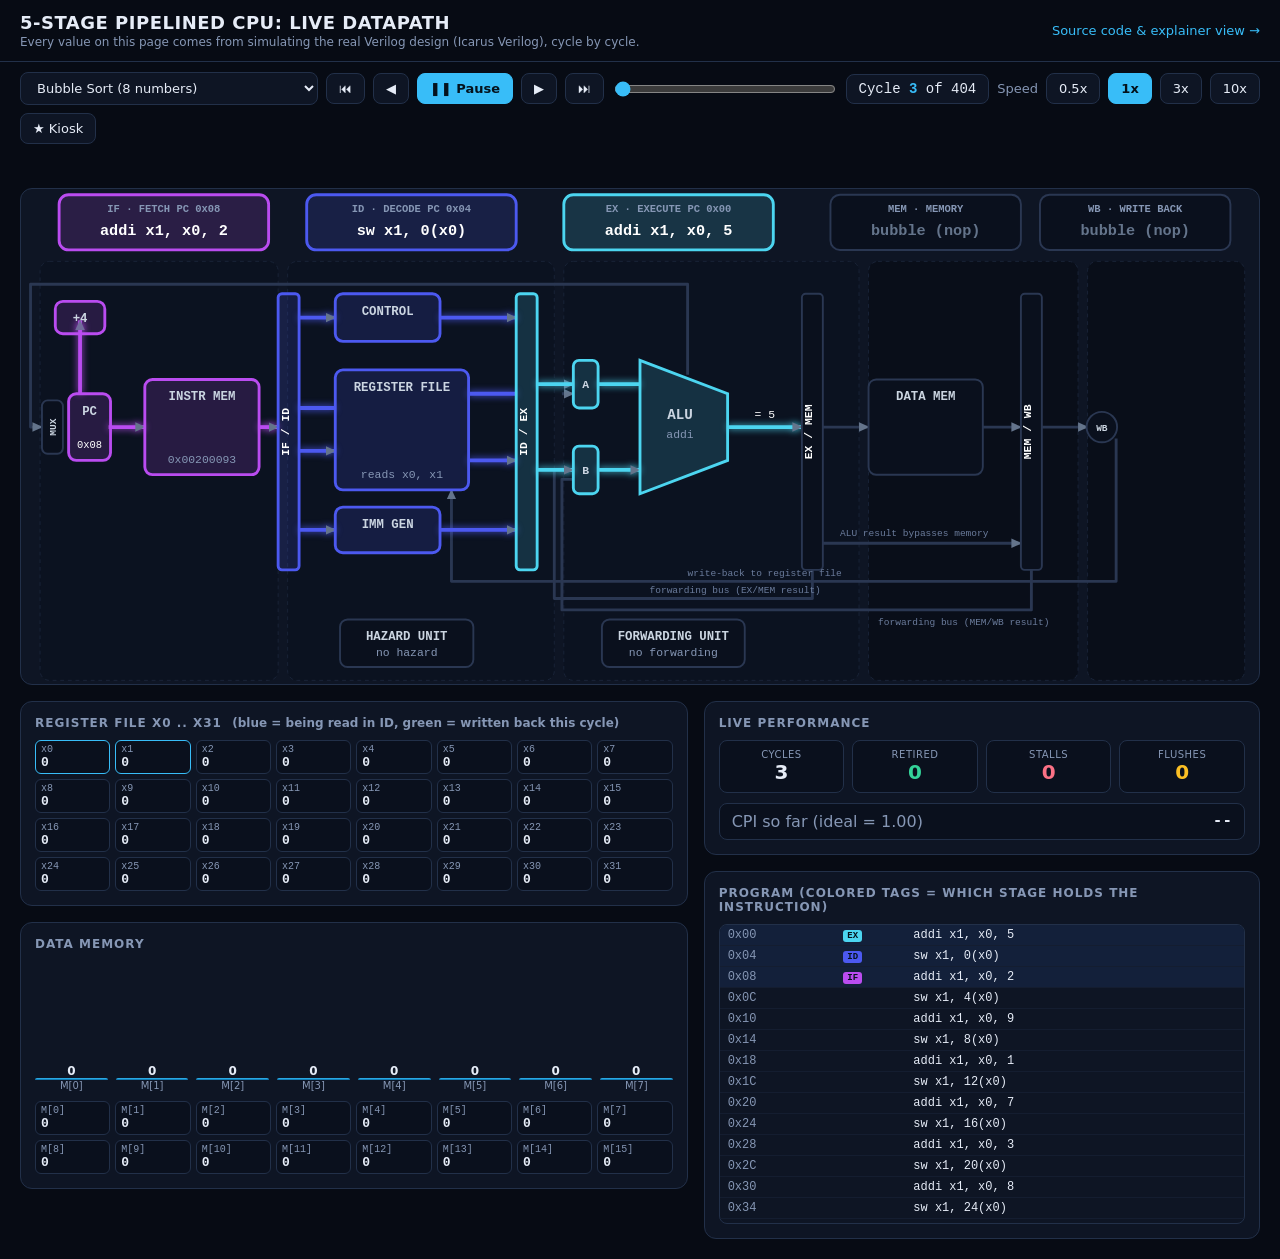
==== commit d916102d: "Add Binary Search, BFS, and DFS programs with assembler and visualizer traces" ====
--- a/visualizer/index.html
+++ b/visualizer/index.html
@@ -54,11 +54,17 @@
 <body>
 <header>
   <h1>5-STAGE PIPELINED CPU: LIVE DATAPATH<small>Every value on this page comes from simulating the real Verilog design (Icarus Verilog), cycle by cycle.</small></h1>
-  <a href="index.html">Source code &amp; explainer view &rarr;</a>
+  <a href="explainer.html">Source code &amp; explainer view &rarr;</a>
 </header>
 
 <div class="bar">
-  <select id="prog"><option value="bubble_sort">Bubble Sort (8 numbers)</option><option value="fibonacci">Fibonacci (10 numbers)</option></select>
+  <select id="prog">
+    <option value="bubble_sort">Bubble Sort (8 numbers)</option>
+    <option value="fibonacci">Fibonacci (10 numbers)</option>
+    <option value="binary_search">Binary Search (Find 23 in sorted array)</option>
+    <option value="bfs_traversal">BFS Tree Traversal (Level-Order)</option>
+    <option value="dfs_traversal">DFS Tree Traversal (Pre-Order)</option>
+  </select>
   <button id="first">&#9198;</button><button id="prev">&#9664;</button>
   <button id="play" class="on">&#9654; Play</button>
   <button id="next">&#9654;</button><button id="last">&#9197;</button>
@@ -96,7 +102,12 @@
 <script src="data/traces.js"></script>
 <script>
 (function(){
-var T=window.CPU_TRACES, prog='bubble_sort', idx=0, playing=true, speed=400, timer=null, kiosk=false;
+var T=window.CPU_TRACES;
+if (!T) {
+  document.body.innerHTML = '<div style="padding:40px;color:#f87171;font-family:sans-serif;text-align:center"><h2>Error: window.CPU_TRACES not found</h2><p>Make sure visualizer/data/traces.js is loaded.</p></div>';
+  return;
+}
+var prog='bubble_sort', idx=0, playing=true, speed=400, timer=null, kiosk=false;
 var NS='http://www.w3.org/2000/svg';
 var $=function(id){return document.getElementById(id)};
 var STG=['IF','ID','EX','MEM','WB'];
@@ -313,12 +324,26 @@
     $('lt'+i).innerHTML=t; $('l'+i).style.background=tags[i]?'#13203a':'';
   });
   var first=null; ['WB','MEM','EX','ID','IF'].forEach(function(s){if(!st[s].bubble)first=st[s].pc/4;});
-  if(first!==null){var row=$('l'+first), box=row.parentNode.parentNode.parentNode; box.scrollTop=row.offsetTop-box.clientHeight/2;}
+  if(first!==null){var row=$('l'+first); if(row){var box=row.parentNode.parentNode.parentNode; box.scrollTop=row.offsetTop-box.clientHeight/2;}}
 }
 
 function step(d){
   var N=T[prog].cycles.length; idx=Math.max(0,Math.min(N-1,idx+d)); render();
-  if(idx>=N-1&&playing){ if(kiosk){playing=false;setTimeout(function(){var p=prog==='bubble_sort'?'fibonacci':'bubble_sort';$('prog').value=p;setProg(p);playing=true;sched();},3500);} else {pause();} }
+  if(idx>=N-1&&playing){
+    if(kiosk){
+      playing=false;
+      setTimeout(function(){
+        var all=['bubble_sort','binary_search','bfs_traversal','dfs_traversal','fibonacci'];
+        var next=all[(all.indexOf(prog)+1)%all.length];
+        $('prog').value=next;
+        setProg(next);
+        playing=true;
+        sched();
+      },3500);
+    } else {
+      pause();
+    }
+  }
 }
 function sched(){clearTimeout(timer); if(playing) timer=setTimeout(function(){if(playing){step(1);sched();}},speed);}
 function play(){playing=true;$('play').innerHTML='&#10074;&#10074; Pause';$('play').classList.add('on');if(idx>=T[prog].cycles.length-1){idx=0;render();}sched();}
@@ -329,7 +354,17 @@
 $('slider').oninput=function(){idx=+this.value-1;render()};
 $('prog').onchange=function(){setProg(this.value);};
 Array.prototype.forEach.call(document.querySelectorAll('.sp'),function(b){b.onclick=function(){speed=+b.dataset.s;Array.prototype.forEach.call(document.querySelectorAll('.sp'),function(x){x.classList.remove('on')});b.classList.add('on');if(playing)sched();};});
-$('kiosk').onclick=function(){kiosk=!kiosk;this.classList.toggle('on',kiosk);document.documentElement.classList.toggle('kiosk',kiosk);if(kiosk){setProg('bubble_sort');speed=150;play();}};
+$('kiosk').onclick=function(){
+  kiosk=!kiosk;
+  this.classList.toggle('on',kiosk);
+  document.documentElement.classList.toggle('kiosk',kiosk);
+  if(kiosk){
+    setProg('bubble_sort');
+    speed=150;
+    Array.prototype.forEach.call(document.querySelectorAll('.sp'),function(x){x.classList.toggle('on', x.dataset.s==='150');});
+    play();
+  }
+};
 document.addEventListener('keydown',function(e){
   if(e.key==='ArrowRight'){pause();step(1)} else if(e.key==='ArrowLeft'){pause();step(-1)} else if(e.key===' '){e.preventDefault();playing?pause():play();}});
 setProg('bubble_sort'); play();
